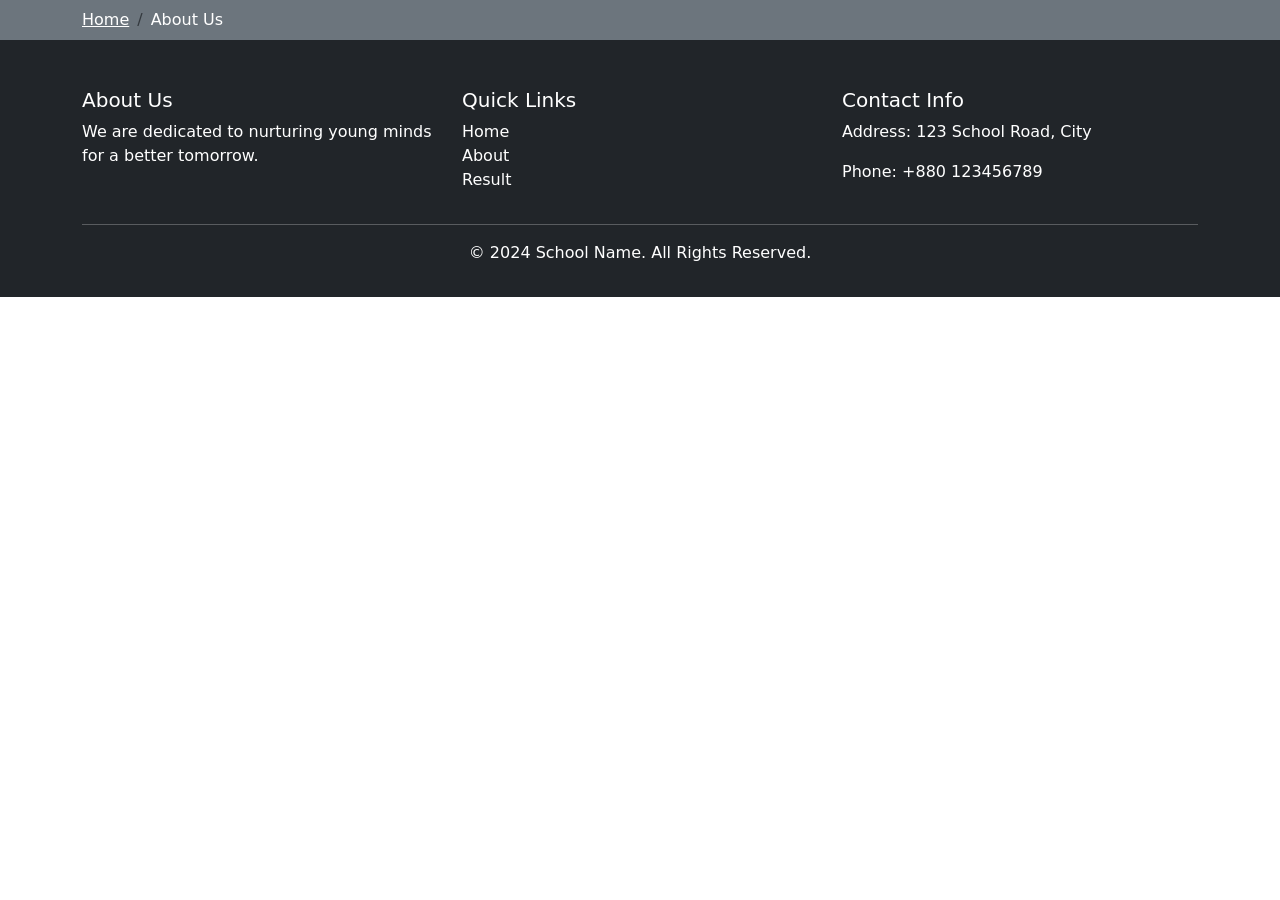
==== about.html @ 45df39f7 "school website" ====
<!DOCTYPE html>
<html lang="en">
<head>
    <meta charset="UTF-8">
    <meta name="viewport" content="width=device-width, initial-scale=1.0">
    <title>School Website - About</title>
    <!-- Bootstrap 5 CSS -->
    <link href="https://cdn.jsdelivr.net/npm/bootstrap@5.3.0/dist/css/bootstrap.min.css" rel="stylesheet">
    <!-- Custom CSS -->
    <link rel="stylesheet" href="style.css">
</head>
<body>

    <nav aria-label="breadcrumb" class="bg-secondary py-2">
        <div class="container">
            <ol class="breadcrumb mb-0">
                <li class="breadcrumb-item"><a href="index.html" class="text-white">Home</a></li>
                <li class="breadcrumb-item active text-white" aria-current="page">About Us
                </li>
            </ol>
        </div>
    </nav>

    <footer class="bg-dark text-white pt-5 pb-3">
        <div class="container">
            <div class="row">
                <div class="col-md-4">
                    <h5>About Us</h5>
                    <p>We are dedicated to nurturing young minds for a better tomorrow.</p>
                </div>
                <div class="col-md-4">
                    <h5>Quick Links</h5>
                    <ul class="list-unstyled">
                        <li><a href="index.html" class="text-white">Home</a></li>
                        <li><a href="about.html" class="text-white">About</a></li>
                        <li><a href="result.html" class="text-white">Result</a></li>
                    </ul>
                </div>
                <div class="col-md-4">
                    <h5>Contact Info</h5>
                    <p>Address: 123 School Road, City</p>
                    <p>Phone: +880 123456789</p>
                </div>
            </div>
            <hr>
            <!-- Footer Section -->
            <p class="text-center">© 2024 School Name. All Rights Reserved.</p>
        </div>
    </footer>

    <!-- Bootstrap JS -->
    <script src="https://cdn.jsdelivr.net/npm/bootstrap@5.3.0/dist/js/bootstrap.bundle.min.js"></script>
    <!-- Custom JS -->
    <script src="script.js"></script>
</body>
</html>
---- style.css ----
/* Navigation Hover Effect */
.navbar-nav .nav-link {
    transition: color 0.3s ease, transform 0.3s ease;
    padding: 10px 15px;
}

.navbar-nav .nav-link:hover {
    color: #0d6efd !important;
    background-color: transparent;
}

/* Interactive navigation */
.navbar .nav-link {
    position: relative;
    margin: 0 6px;
    font-weight: 500;
    transition: color 0.3s ease, transform 0.3s ease;
}

.navbar .nav-link::before {
    content: "";
    position: absolute;
    left: 50%;
    bottom: 3px;
    width: 0;
    height: 2px;
    background-color: #0d6efd;
    transform: translateX(-50%);
    transition: width 0.3s ease;
}

.navbar .nav-link:hover,
.navbar .nav-link.active {
    color: #0d6efd !important;
    transform: translateY(-2px);
}

.navbar .nav-link:hover::before,
.navbar .nav-link.active::before {
    width: 100%;
}

.navbar .dropdown-menu {
    animation: dropdownFade 0.25s ease;
}

@media (min-width: 992px) {
    .navbar .dropdown:hover > .dropdown-menu {
        display: block;
        margin-top: 0;
    }
}

.navbar .dropdown-item {
    transition: background-color 0.2s ease, padding-left 0.2s ease;
}

.navbar .dropdown-item:hover {
    background-color: #e9f2ff;
    color: #0d6efd;
    padding-left: 24px;
}

.navbar .btn-primary {
    transition: transform 0.2s ease, box-shadow 0.2s ease;
}

.navbar .btn-primary:hover {
    transform: translateY(-2px);
    box-shadow: 0 5px 12px rgba(13, 110, 253, 0.3);
}

@keyframes dropdownFade {
    from {
        opacity: 0;
        transform: translateY(8px);
    }

    to {
        opacity: 1;
        transform: translateY(0);
    }
}

/* General Styling */
section {
    padding: 60px 0;
}

.custom-carousel-img{
    height: 450px;           /* আপনার পছন্দমতো উচ্চতা */
    width: 100%;             /* পুরো চওড়া জুড়ে থাকবে */
    object-fit: cover;       /* ছবি যাতে চ্যাপ্টা বা নষ্ট না হয়ে সুন্দর দেখায় */
    object-position: center;
    
}

.history-section {
    background: #f7fbfc;
    padding: 90px 0;
    overflow: hidden;
}

.history-image-wrap {
    position: relative;
    max-width: 560px;
    margin: 0 auto;
}

.history-image-wrap::before {
    content: "";
    position: absolute;
    inset: 18px -18px -18px 18px;
    border: 2px solid #8bc7bd;
    z-index: 0;
}

.history-image {
    position: relative;
    z-index: 1;
    display: block;
    width: 100%;
    aspect-ratio: 4 / 3;
    object-fit: cover;
    box-shadow: 0 20px 40px rgba(22, 67, 80, 0.18);
    transition: transform 0.45s ease, box-shadow 0.45s ease;
}

.history-image-wrap:hover .history-image {
    transform: translate(8px, -8px);
    box-shadow: 0 28px 48px rgba(22, 67, 80, 0.24);
}

.history-year-badge {
    position: absolute;
    right: -12px;
    bottom: 24px;
    z-index: 2;
    display: grid;
    gap: 2px;
    min-width: 112px;
    padding: 14px 18px;
    color: #fff;
    background: #0d6efd;
    box-shadow: 0 10px 24px rgba(13, 110, 253, 0.28);
}

.history-year-badge strong {
    font-size: 1.5rem;
    line-height: 1;
}

.history-year-badge span,
.history-stats span {
    font-size: 0.78rem;
    letter-spacing: 0.04em;
}

.history-content {
    max-width: 540px;
}

.history-kicker {
    margin-bottom: 10px;
    color: #0d6efd;
    font-size: 0.8rem;
    font-weight: 700;
    letter-spacing: 0.16em;
    text-transform: uppercase;
}

.history-content h2 {
    margin-bottom: 20px;
    color: #173b45;
    font-size: 3.2rem;
    line-height: 1.1;
}

.history-content p {
    color: #547078;
    line-height: 1.8;
}

.history-content .history-intro {
    color: #234c57;
    font-size: 1.08rem;
}

.history-stats {
    display: flex;
    gap: 28px;
    margin: 28px 0;
    padding: 20px 0;
    border-top: 1px solid #cfe2e3;
    border-bottom: 1px solid #cfe2e3;
}

.history-stats div {
    display: grid;
    gap: 5px;
}

.history-stats strong {
    color: #0d6efd;
    font-size: 1.45rem;
}

.history-stats span {
    color: #547078;
}

.history-link {
    display: inline-flex;
    align-items: center;
    gap: 10px;
    color: #173b45;
    font-weight: 700;
    text-decoration: none;
    transition: color 0.3s ease, gap 0.3s ease;
}

.history-link:hover {
    gap: 16px;
    color: #0d6efd;
}

@media (max-width: 575.98px) {
    .history-section {
        padding: 65px 0;
    }

    .history-content h2 {
        font-size: 2.2rem;
    }

    .history-image-wrap::before {
        inset: 12px -8px -12px 8px;
    }

    .history-year-badge {
        right: -4px;
        bottom: 16px;
    }

    .history-stats {
        gap: 14px;
    }

    .history-stats span {
        font-size: 0.7rem;
    }
}

.academic-section {
    padding: 90px 0;
    background: #eef6f5;
}

.academic-heading {
    max-width: 620px;
    margin: 0 auto 42px;
    text-align: center;
}

.academic-kicker {
    margin-bottom: 10px;
    color: #0d6efd;
    font-size: 0.8rem;
    font-weight: 700;
    letter-spacing: 0.16em;
    text-transform: uppercase;
}

.academic-heading h2 {
    margin-bottom: 14px;
    color: #173b45;
    font-size: 2.7rem;
}

.academic-heading > p:last-child {
    margin-bottom: 0;
    color: #547078;
    line-height: 1.7;
}

.academic-card {
    position: relative;
    overflow: hidden;
    border: 0;
    border-top: 4px solid #0d6efd;
    border-radius: 0;
    background: #fff;
    box-shadow: 0 8px 24px rgba(22, 67, 80, 0.08);
    transition: transform 0.35s ease, box-shadow 0.35s ease;
}

.academic-section .col-md-4:nth-child(2) .academic-card {
    border-top-color: #e08a3e;
}

.academic-section .col-md-4:nth-child(3) .academic-card {
    border-top-color: #42a58c;
}

.academic-card:hover {
    transform: translateY(-10px);
    box-shadow: 0 18px 34px rgba(22, 67, 80, 0.16);
}

.academic-card .card-body {
    display: flex;
    flex-direction: column;
    min-height: 270px;
    padding: 30px;
}

.academic-card-top {
    display: flex;
    align-items: center;
    justify-content: space-between;
    margin-bottom: 28px;
}

.academic-number {
    color: #8aa4aa;
    font-size: 0.9rem;
    font-weight: 700;
    letter-spacing: 0.08em;
}

.academic-tag {
    padding: 5px 10px;
    color: #35706b;
    background: #e6f3ef;
    font-size: 0.72rem;
    font-weight: 700;
    letter-spacing: 0.08em;
    text-transform: uppercase;
}

.academic-card .card-title {
    margin-bottom: 12px;
    color: #173b45;
    font-size: 1.5rem;
}

.academic-card .card-text {
    margin-bottom: 24px;
    color: #647d82;
    line-height: 1.7;
}

.academic-card-link {
    display: inline-flex;
    align-items: center;
    gap: 9px;
    margin-top: auto;
    color: #0d6efd;
    font-size: 0.9rem;
    font-weight: 700;
    text-decoration: none;
    transition: gap 0.3s ease, color 0.3s ease;
}

.academic-card:hover .academic-card-link {
    gap: 15px;
    color: #173b45;
}

.notice-section {
    padding: 88px 0;
    background: #fff;
}

.notice-heading {
    display: flex;
    align-items: end;
    justify-content: space-between;
    gap: 24px;
    margin-bottom: 30px;
}

.notice-kicker {
    margin-bottom: 8px;
    color: #0d6efd;
    font-size: 0.8rem;
    font-weight: 700;
    letter-spacing: 0.16em;
    text-transform: uppercase;
}

.notice-heading h2 {
    margin: 0;
    color: #173b45;
    font-size: 2.7rem;
}

.notice-status {
    display: inline-flex;
    align-items: center;
    gap: 8px;
    padding: 8px 12px;
    color: #35706b;
    background: #e6f3ef;
    font-size: 0.8rem;
    font-weight: 700;
    white-space: nowrap;
    text-decoration: none;
    transition: color 0.3s ease, background-color 0.3s ease;
}

.notice-status:hover {
    color: #173b45;
    background: #d8ece7;
}

.notice-status span {
    width: 7px;
    height: 7px;
    border-radius: 50%;
    background: #42a58c;
    box-shadow: 0 0 0 4px rgba(66, 165, 140, 0.15);
}

.notice-list {
    overflow: hidden;
    border: 1px solid #dceaea;
    border-radius: 4px;
    box-shadow: 0 12px 30px rgba(22, 67, 80, 0.07);
}

.notice-item {
    display: flex;
    align-items: center;
    gap: 24px;
    padding: 22px 26px;
    color: inherit;
    border: 0;
    border-bottom: 1px solid #dceaea;
    transition: background-color 0.3s ease, padding-left 0.3s ease;
}

.notice-item:last-child {
    border-bottom: 0;
}

.notice-item:hover {
    padding-left: 34px;
    background: #f2f9f8;
}

.notice-date {
    display: grid;
    flex: 0 0 58px;
    justify-items: center;
    padding-right: 24px;
    border-right: 1px solid #dceaea;
    color: #0d6efd;
    line-height: 1;
}

.notice-date strong {
    font-size: 1.55rem;
}

.notice-date span {
    margin-top: 6px;
    color: #6b8589;
    font-size: 0.72rem;
    font-weight: 700;
    letter-spacing: 0.08em;
    text-transform: uppercase;
}

.notice-copy {
    display: grid;
    flex: 1;
    gap: 5px;
}

.notice-copy strong {
    color: #173b45;
    font-size: 1.05rem;
}

.notice-copy > span:last-child {
    color: #6b8589;
    font-size: 0.9rem;
}

.notice-label {
    width: fit-content;
    padding: 4px 8px;
    color: #35706b;
    background: #e6f3ef;
    font-size: 0.68rem;
    font-weight: 700;
    letter-spacing: 0.08em;
    text-transform: uppercase;
}

.notice-label-important {
    color: #a65735;
    background: #fff0e8;
}

.notice-arrow {
    color: #0d6efd;
    font-size: 1.35rem;
    opacity: 0.5;
    transform: translateX(0);
    transition: opacity 0.3s ease, transform 0.3s ease;
}

.notice-item:hover .notice-arrow {
    opacity: 1;
    transform: translateX(6px);
}

.notice-page {
    background: #f7fbfc;
}

.notice-hero {
    padding: 72px 0 52px;
    background: #173b45;
    color: #fff;
}

.notice-breadcrumb {
    margin-bottom: 24px;
    color: #a9d8cf;
    font-size: 0.85rem;
}

.notice-breadcrumb a {
    color: #fff;
    text-decoration: none;
}

.notice-hero h1 {
    margin-bottom: 12px;
    font-size: 3.2rem;
}

.notice-hero p {
    max-width: 580px;
    margin: 0;
    color: #d3e8e5;
    line-height: 1.7;
}

.notice-archive {
    padding: 56px 0 90px;
}

.notice-archive-heading {
    display: flex;
    align-items: center;
    justify-content: space-between;
    margin-bottom: 20px;
}

.notice-archive-heading h2 {
    margin: 0;
    color: #173b45;
    font-size: 1.7rem;
}

.notice-archive-heading span {
    color: #6b8589;
    font-size: 0.85rem;
}

.notice-archive-list {
    overflow: hidden;
    border: 1px solid #dceaea;
    border-radius: 4px;
    box-shadow: 0 12px 30px rgba(22, 67, 80, 0.07);
}

.notice-detail {
    background: #fff;
    border-bottom: 1px solid #dceaea;
}

.notice-detail:last-child {
    border-bottom: 0;
}

.notice-detail summary {
    display: grid;
    grid-template-columns: 90px 1fr 24px;
    align-items: center;
    gap: 24px;
    padding: 22px 26px;
    cursor: pointer;
    list-style: none;
    transition: background-color 0.3s ease, padding-left 0.3s ease;
}

.notice-detail summary::-webkit-details-marker {
    display: none;
}

.notice-detail summary:hover,
.notice-detail[open] summary {
    padding-left: 34px;
    background: #f2f9f8;
}

.notice-archive-date {
    color: #0d6efd;
    font-size: 0.85rem;
    font-weight: 700;
}

.notice-archive-title {
    color: #173b45;
    font-weight: 700;
}

.notice-detail summary::after {
    content: "+";
    color: #0d6efd;
    font-size: 1.35rem;
    font-weight: 400;
    text-align: center;
}

.notice-detail[open] summary::after {
    content: "-";
}

.notice-detail-content {
    padding: 0 74px 24px 140px;
    color: #6b8589;
    line-height: 1.7;
}

@media (max-width: 575.98px) {
    .notice-hero {
        padding: 52px 0 40px;
    }

    .notice-hero h1 {
        font-size: 2.3rem;
    }

    .notice-archive {
        padding: 42px 0 65px;
    }

    .notice-archive-heading {
        align-items: start;
        flex-direction: column;
        gap: 8px;
    }

    .notice-detail summary {
        grid-template-columns: 58px 1fr 18px;
        gap: 12px;
        padding: 18px 14px;
    }

    .notice-detail summary:hover,
    .notice-detail[open] summary {
        padding-left: 18px;
    }

    .notice-archive-title {
        font-size: 0.9rem;
    }

    .notice-detail-content {
        padding: 0 18px 20px 84px;
        font-size: 0.85rem;
    }
}

@media (max-width: 575.98px) {
    .notice-section {
        padding: 65px 0;
    }

    .notice-heading {
        align-items: start;
        flex-direction: column;
        gap: 16px;
    }

    .notice-heading h2 {
        font-size: 2.2rem;
    }

    .notice-item {
        align-items: start;
        gap: 14px;
        padding: 18px 14px;
    }

    .notice-item:hover {
        padding-left: 18px;
    }

    .notice-date {
        flex-basis: 48px;
        padding-right: 14px;
    }

    .notice-copy > span:last-child {
        font-size: 0.8rem;
    }
}

.card {
    transition: transform 0.3s;
}

.card:hover {
    transform: translateY(-10px);
    box-shadow: 0 10px 20px rgba(0,0,0,0.1);
}

footer a {
    text-decoration: none;
}

footer a:hover {
    text-decoration: underline;
}
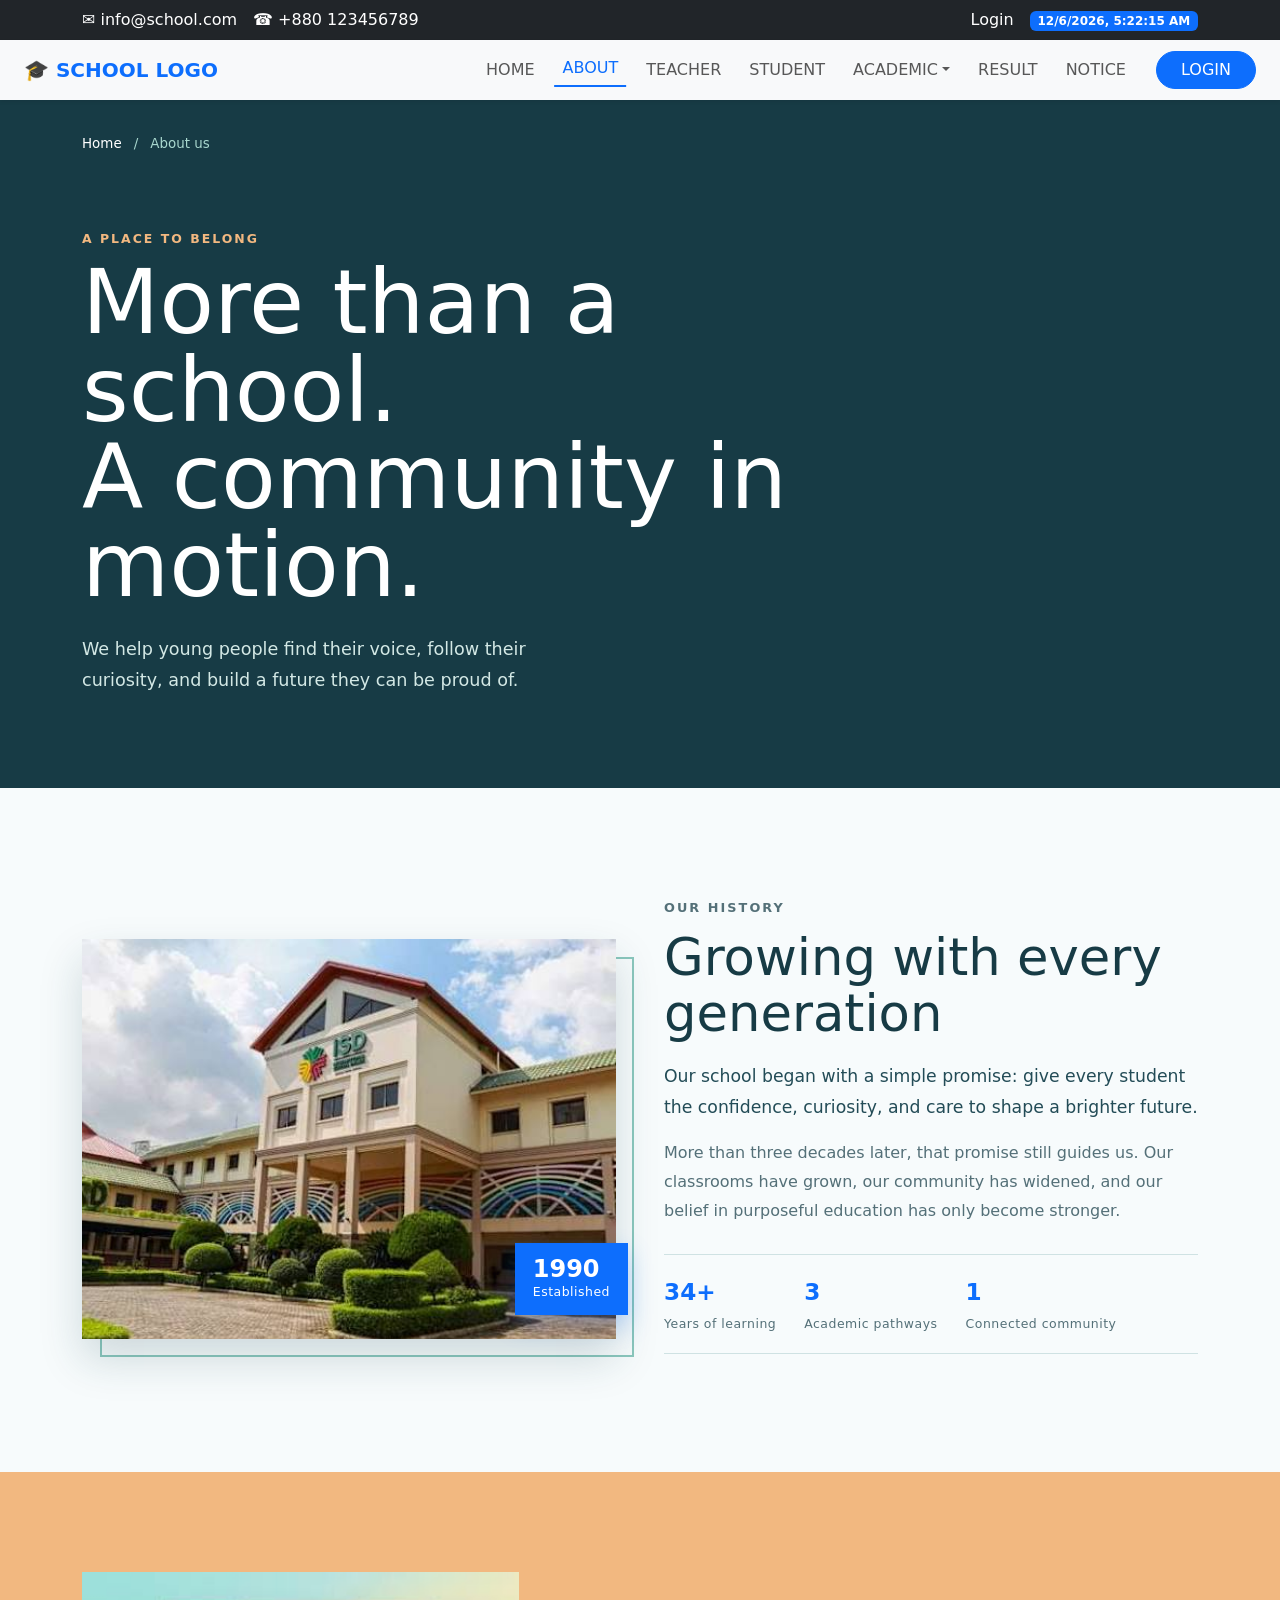
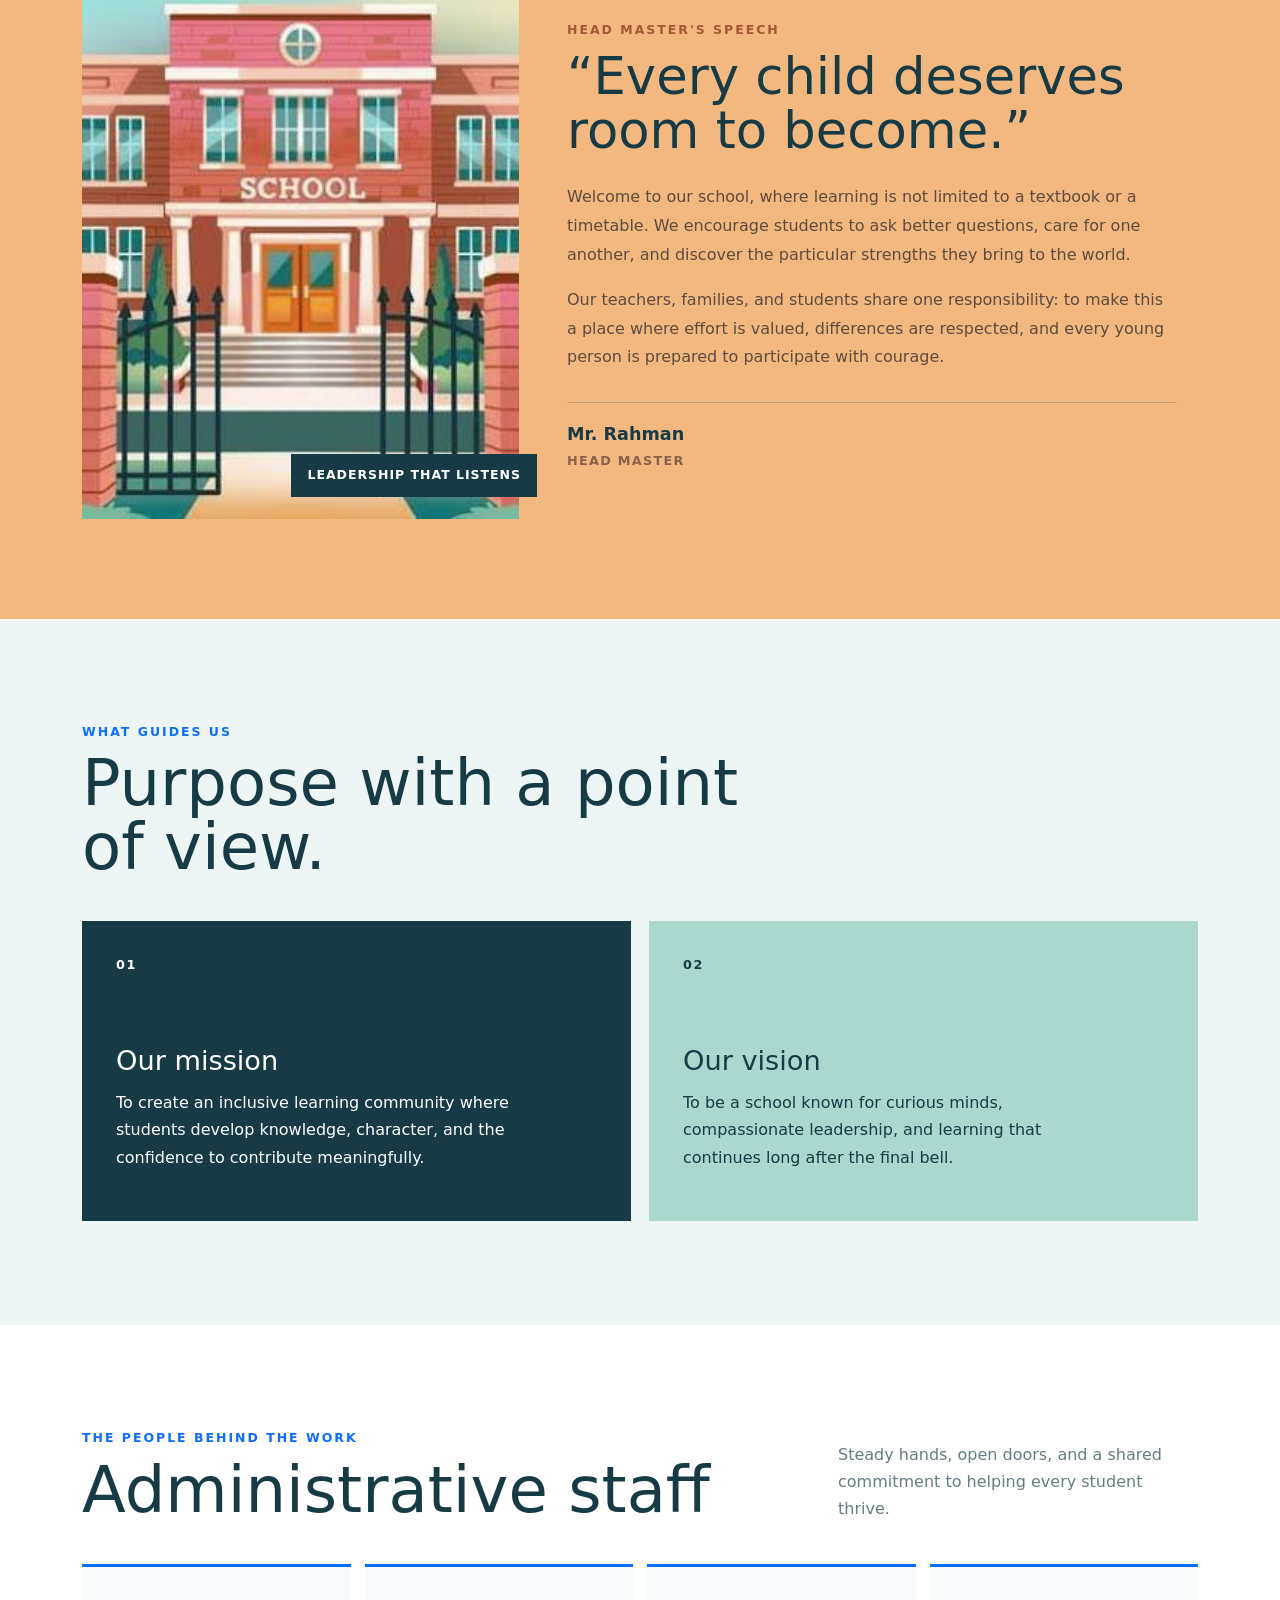
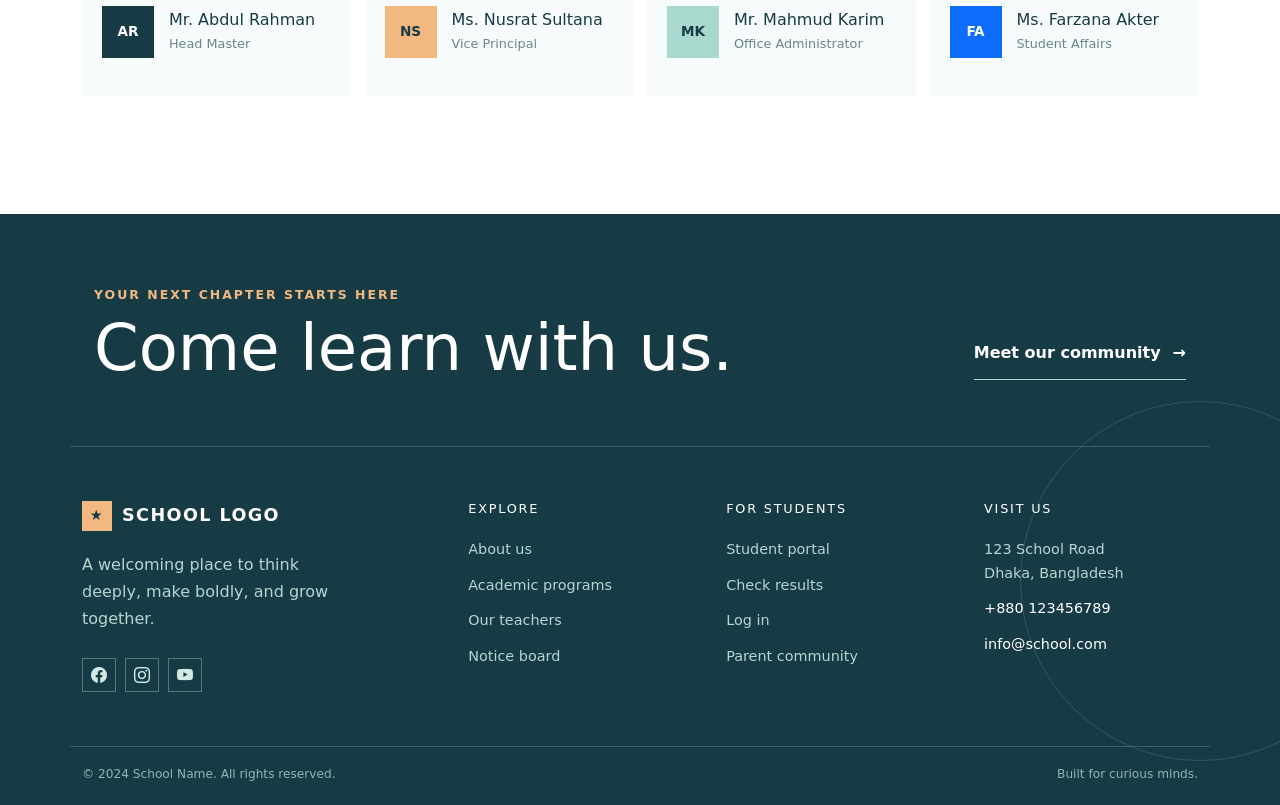
==== commit 967bbd02: "school" ====
--- a/about.html
+++ b/about.html
@@ -1,56 +1,330 @@
-<!DOCTYPE html>
+<!doctype html>
 <html lang="en">
-<head>
-    <meta charset="UTF-8">
-    <meta name="viewport" content="width=device-width, initial-scale=1.0">
+  <head>
+    <meta charset="UTF-8" />
+    <meta name="viewport" content="width=device-width, initial-scale=1.0" />
     <title>School Website - About</title>
     <!-- Bootstrap 5 CSS -->
-    <link href="https://cdn.jsdelivr.net/npm/bootstrap@5.3.0/dist/css/bootstrap.min.css" rel="stylesheet">
+    <link
+      href="https://cdn.jsdelivr.net/npm/bootstrap@5.3.0/dist/css/bootstrap.min.css"
+      rel="stylesheet"
+    />
     <!-- Custom CSS -->
-    <link rel="stylesheet" href="style.css">
-</head>
-<body>
-
-    <nav aria-label="breadcrumb" class="bg-secondary py-2">
+    <link rel="stylesheet" href="style.css" />
+    <link rel="stylesheet" href="responsive.css" />
+    <link
+      rel="stylesheet"
+      href="https://cdn.jsdelivr.net/npm/bootstrap-icons@1.11.3/font/bootstrap-icons.min.css"
+    />
+  </head>
+  <body>
+    <div class="bg-dark text-white py-2">
+      <div class="container d-flex justify-content-between align-items-center">
+        <div>
+          <span class="me-3">&#9993; info@school.com</span
+          ><span>&#9742; +880 123456789</span>
+        </div>
+        <div>
+          <a href="login.html" class="text-white text-decoration-none">Login</a
+          ><span id="current-time" class="ms-3 badge bg-primary"></span>
+        </div>
+      </div>
+    </div>
+
+    <nav
+      class="navbar navbar-expand-lg navbar-light bg-light sticky-top shadow-sm"
+    >
+      <div class="container-fluid px-4">
+        <a class="navbar-brand fw-bold text-primary" href="index.html"
+          >&#127891; SCHOOL LOGO</a
+        >
+        <button
+          class="navbar-toggler"
+          type="button"
+          data-bs-toggle="collapse"
+          data-bs-target="#navbarNav"
+          aria-controls="navbarNav"
+          aria-expanded="false"
+          aria-label="Toggle navigation"
+        >
+          <span class="navbar-toggler-icon"></span>
+        </button>
+        <div class="collapse navbar-collapse" id="navbarNav">
+          <ul class="navbar-nav ms-auto align-items-lg-center text-uppercase">
+            <li class="nav-item">
+              <a class="nav-link" href="index.html">Home</a>
+            </li>
+            <li class="nav-item">
+              <a class="nav-link active" aria-current="page" href="about.html"
+                >About</a
+              >
+            </li>
+            <li class="nav-item">
+              <a class="nav-link" href="teacher.html">Teacher</a>
+            </li>
+            <li class="nav-item">
+              <a class="nav-link" href="student.html">Student</a>
+            </li>
+            <li class="nav-item dropdown">
+              <a class="nav-link dropdown-toggle" href="academic.html"
+                >Academic</a
+              >
+              <ul class="dropdown-menu dropdown-menu-end shadow border-0">
+                <li>
+                  <a class="dropdown-item" href="academic.html"
+                    >Academic Programs</a
+                  >
+                </li>
+                <li>
+                  <a class="dropdown-item" href="academic.html#science"
+                    >Science</a
+                  >
+                </li>
+                <li>
+                  <a class="dropdown-item" href="academic.html#arts">Arts</a>
+                </li>
+                <li>
+                  <a class="dropdown-item" href="academic.html#commerce"
+                    >Commerce</a
+                  >
+                </li>
+              </ul>
+            </li>
+            <li class="nav-item">
+              <a class="nav-link" href="result.html">Result</a>
+            </li>
+            <li class="nav-item">
+              <a class="nav-link" href="notice.html">Notice</a>
+            </li>
+            <li class="nav-item ms-lg-3">
+              <a class="btn btn-primary rounded-pill px-4" href="login.html"
+                >Login</a
+              >
+            </li>
+          </ul>
+        </div>
+      </div>
+    </nav>
+
+    <header class="about-hero">
+      <div class="container">
+        <nav aria-label="breadcrumb" class="about-breadcrumb">
+          <a href="index.html">Home</a><span aria-hidden="true">/</span
+          ><span>About us</span>
+        </nav>
+        <p class="about-kicker">A place to belong</p>
+        <h1>More than a school.<br />A community in motion.</h1>
+        <p>
+          We help young people find their voice, follow their curiosity, and
+          build a future they can be proud of.
+        </p>
+      </div>
+    </header>
+
+    <main>
+      <section class="history-section about-history">
         <div class="container">
-            <ol class="breadcrumb mb-0">
-                <li class="breadcrumb-item"><a href="index.html" class="text-white">Home</a></li>
-                <li class="breadcrumb-item active text-white" aria-current="page">About Us
-                </li>
-            </ol>
-        </div>
-    </nav>
-
-    <footer class="bg-dark text-white pt-5 pb-3">
+          <div class="row align-items-center g-5">
+            <div class="col-lg-6">
+              <div class="history-image-wrap">
+                <img
+                  src="school_image1.jpeg"
+                  class="history-image"
+                  alt="Students and teachers on the school campus"
+                />
+                <div class="history-year-badge">
+                  <strong>1990</strong><span>Established</span>
+                </div>
+              </div>
+            </div>
+            <div class="col-lg-6">
+              <div class="history-content">
+                <p class="history-kicker">Our history</p>
+                <h2>Growing with every generation</h2>
+                <p class="history-intro">
+                  Our school began with a simple promise: give every student the
+                  confidence, curiosity, and care to shape a brighter future.
+                </p>
+                <p>
+                  More than three decades later, that promise still guides us.
+                  Our classrooms have grown, our community has widened, and our
+                  belief in purposeful education has only become stronger.
+                </p>
+                <div class="history-stats">
+                  <div><strong>34+</strong><span>Years of learning</span></div>
+                  <div><strong>3</strong><span>Academic pathways</span></div>
+                  <div><strong>1</strong><span>Connected community</span></div>
+                </div>
+              </div>
+            </div>
+          </div>
+        </div>
+      </section>
+
+      <section class="headmaster-section">
         <div class="container">
-            <div class="row">
-                <div class="col-md-4">
-                    <h5>About Us</h5>
-                    <p>We are dedicated to nurturing young minds for a better tomorrow.</p>
+          <div class="row align-items-center g-5">
+            <div class="col-lg-5">
+              <div class="headmaster-portrait">
+                <img
+                  src="school_image2.jpeg"
+                  alt="The school head master speaking to students"
+                /><span>Leadership that listens</span>
+              </div>
+            </div>
+            <div class="col-lg-7">
+              <div class="headmaster-copy">
+                <p class="about-kicker">Head master's speech</p>
+                <h2>“Every child deserves room to become.”</h2>
+                <p>
+                  Welcome to our school, where learning is not limited to a
+                  textbook or a timetable. We encourage students to ask better
+                  questions, care for one another, and discover the particular
+                  strengths they bring to the world.
+                </p>
+                <p>
+                  Our teachers, families, and students share one responsibility:
+                  to make this a place where effort is valued, differences are
+                  respected, and every young person is prepared to participate
+                  with courage.
+                </p>
+                <div class="headmaster-signature">
+                  <strong>Mr. Rahman</strong><span>Head Master</span>
                 </div>
-                <div class="col-md-4">
-                    <h5>Quick Links</h5>
-                    <ul class="list-unstyled">
-                        <li><a href="index.html" class="text-white">Home</a></li>
-                        <li><a href="about.html" class="text-white">About</a></li>
-                        <li><a href="result.html" class="text-white">Result</a></li>
-                    </ul>
-                </div>
-                <div class="col-md-4">
-                    <h5>Contact Info</h5>
-                    <p>Address: 123 School Road, City</p>
-                    <p>Phone: +880 123456789</p>
-                </div>
-            </div>
-            <hr>
-            <!-- Footer Section -->
-            <p class="text-center">© 2024 School Name. All Rights Reserved.</p>
-        </div>
+              </div>
+            </div>
+          </div>
+        </div>
+      </section>
+
+      <section class="mission-section">
+        <div class="container">
+          <div class="section-heading">
+            <p class="about-kicker">What guides us</p>
+            <h2>Purpose with a point of view.</h2>
+          </div>
+          <div class="mission-grid">
+            <article class="mission-card mission-card-primary">
+              <span class="mission-number">01</span>
+              <h3>Our mission</h3>
+              <p>
+                To create an inclusive learning community where students develop
+                knowledge, character, and the confidence to contribute
+                meaningfully.
+              </p>
+            </article>
+            <article class="mission-card mission-card-accent">
+              <span class="mission-number">02</span>
+              <h3>Our vision</h3>
+              <p>
+                To be a school known for curious minds, compassionate
+                leadership, and learning that continues long after the final
+                bell.
+              </p>
+            </article>
+          </div>
+        </div>
+      </section>
+
+      <section class="admin-section">
+        <div class="container">
+          <div class="section-heading admin-heading">
+            <div>
+              <p class="about-kicker">The people behind the work</p>
+              <h2>Administrative staff</h2>
+            </div>
+            <p>
+              Steady hands, open doors, and a shared commitment to helping every
+              student thrive.
+            </p>
+          </div>
+          <div class="admin-grid">
+            <article class="admin-card">
+              <div class="admin-avatar">AR</div>
+              <div>
+                <h3>Mr. Abdul Rahman</h3>
+                <p>Head Master</p>
+              </div>
+            </article>
+            <article class="admin-card">
+              <div class="admin-avatar admin-avatar-warm">NS</div>
+              <div>
+                <h3>Ms. Nusrat Sultana</h3>
+                <p>Vice Principal</p>
+              </div>
+            </article>
+            <article class="admin-card">
+              <div class="admin-avatar admin-avatar-green">MK</div>
+              <div>
+                <h3>Mr. Mahmud Karim</h3>
+                <p>Office Administrator</p>
+              </div>
+            </article>
+            <article class="admin-card">
+              <div class="admin-avatar admin-avatar-blue">FA</div>
+              <div>
+                <h3>Ms. Farzana Akter</h3>
+                <p>Student Affairs</p>
+              </div>
+            </article>
+          </div>
+        </div>
+      </section>
+    </main>
+
+    <footer class="site-footer">
+      <div class="footer-cta">
+        <div>
+          <p class="footer-kicker">Your next chapter starts here</p>
+          <h2>Come learn with us.</h2>
+        </div>
+        <a class="footer-cta-link" href="about.html"
+          >Meet our community <span aria-hidden="true">&#8594;</span></a
+        >
+      </div>
+      <div class="container footer-main">
+        <div class="footer-intro">
+          <a class="footer-brand" href="index.html"
+            ><span aria-hidden="true">&#9733;</span> SCHOOL LOGO</a
+          >
+          <p>
+            A welcoming place to think deeply, make boldly, and grow together.
+          </p>
+          <div class="footer-socials" aria-label="Social media links">
+            <a href="#facebook" aria-label="Facebook"><i class="bi bi-facebook" aria-hidden="true"></i></a>
+            <a href="#instagram" aria-label="Instagram"><i class="bi bi-instagram" aria-hidden="true"></i></a>
+            <a href="#youtube" aria-label="YouTube"><i class="bi bi-youtube" aria-hidden="true"></i></a>
+          </div>
+        </div>
+        <div class="footer-column">
+          <h3>Explore</h3>
+          <a href="about.html">About us</a
+          ><a href="academic.html">Academic programs</a
+          ><a href="teacher.html">Our teachers</a
+          ><a href="notice.html">Notice board</a>
+        </div>
+        <div class="footer-column">
+          <h3>For students</h3>
+          <a href="student.html">Student portal</a
+          ><a href="result.html">Check results</a><a href="login.html">Log in</a
+          ><a href="notice.html#parent-meeting">Parent community</a>
+        </div>
+        <div class="footer-column footer-contact">
+          <h3>Visit us</h3>
+          <p>123 School Road<br />Dhaka, Bangladesh</p>
+          <a href="tel:+880123456789">+880 123456789</a
+          ><a href="mailto:info@school.com">info@school.com</a>
+        </div>
+      </div>
+      <div class="container footer-bottom">
+        <span>&copy; 2024 School Name. All rights reserved.</span
+        ><span>Built for curious minds.</span>
+      </div>
     </footer>
 
     <!-- Bootstrap JS -->
     <script src="https://cdn.jsdelivr.net/npm/bootstrap@5.3.0/dist/js/bootstrap.bundle.min.js"></script>
     <!-- Custom JS -->
     <script src="script.js"></script>
-</body>
-</html>+  </body>
+</html>
--- a/style.css
+++ b/style.css
@@ -722,10 +722,1829 @@
     box-shadow: 0 10px 20px rgba(0,0,0,0.1);
 }
 
-footer a {
+.site-footer {
+    position: relative;
+    overflow: hidden;
+    color: #eaf6f3;
+    background: #173b45;
+}
+
+.site-footer::after {
+    content: "";
+    position: absolute;
+    right: -100px;
+    bottom: 44px;
+    width: 360px;
+    height: 360px;
+    border: 1px solid rgba(169, 216, 207, 0.18);
+    border-radius: 50%;
+    pointer-events: none;
+}
+
+.footer-cta {
+    display: flex;
+    align-items: end;
+    justify-content: space-between;
+    gap: 28px;
+    max-width: 1140px;
+    margin: 0 auto;
+    padding: 72px 24px 66px;
+    border-bottom: 1px solid rgba(211, 232, 229, 0.2);
+}
+
+.footer-kicker {
+    margin: 0 0 12px;
+    color: #f2b880;
+    font-size: 0.78rem;
+    font-weight: 700;
+    letter-spacing: 0.16em;
+    text-transform: uppercase;
+}
+
+.footer-cta h2 {
+    margin: 0;
+    color: #fff;
+    font-size: clamp(2.5rem, 5vw, 4.6rem);
+    line-height: 0.98;
+}
+
+.footer-cta-link {
+    display: inline-flex;
+    align-items: center;
+    gap: 12px;
+    padding: 14px 0;
+    color: #fff;
+    border-bottom: 1px solid #a9d8cf;
+    font-weight: 700;
     text-decoration: none;
-}
-
-footer a:hover {
-    text-decoration: underline;
+    white-space: nowrap;
+    transition: gap 0.3s ease, color 0.3s ease;
+}
+
+.footer-cta-link:hover {
+    gap: 18px;
+    color: #f2b880;
+}
+
+.footer-main {
+    position: relative;
+    z-index: 1;
+    display: grid;
+    grid-template-columns: 1.6fr repeat(3, 1fr);
+    gap: 44px;
+    padding-top: 54px;
+    padding-bottom: 54px;
+}
+
+.footer-brand {
+    display: inline-flex;
+    align-items: center;
+    gap: 10px;
+    color: #fff;
+    font-size: 1.1rem;
+    font-weight: 800;
+    letter-spacing: 0.08em;
+    text-decoration: none;
+}
+
+.footer-brand span {
+    display: grid;
+    width: 30px;
+    height: 30px;
+    place-items: center;
+    color: #173b45;
+    background: #f2b880;
+    font-size: 0.9rem;
+}
+
+.footer-intro p {
+    max-width: 250px;
+    margin: 20px 0 26px;
+    color: #b9d4d1;
+    line-height: 1.7;
+}
+
+.footer-socials {
+    display: flex;
+    gap: 9px;
+}
+
+.footer-socials a {
+    display: grid;
+    width: 34px;
+    height: 34px;
+    place-items: center;
+    color: #d3e8e5;
+    border: 1px solid rgba(211, 232, 229, 0.35);
+    font-size: 0.72rem;
+    font-weight: 700;
+    text-decoration: none;
+    transition: color 0.2s ease, background-color 0.2s ease;
+}
+
+.footer-socials a:hover {
+    color: #173b45;
+    background: #f2b880;
+}
+
+.footer-socials i {
+    font-size: 1rem;
+    line-height: 1;
+}
+
+.footer-column {
+    display: grid;
+    align-content: start;
+    gap: 12px;
+}
+
+.footer-column h3 {
+    margin: 0 0 10px;
+    color: #fff;
+    font-size: 0.8rem;
+    letter-spacing: 0.14em;
+    text-transform: uppercase;
+}
+
+.footer-column a,
+.footer-column p {
+    margin: 0;
+    color: #b9d4d1;
+    font-size: 0.9rem;
+    line-height: 1.65;
+    text-decoration: none;
+    transition: color 0.2s ease;
+}
+
+.footer-column a:hover {
+    color: #f2b880;
+}
+
+.footer-contact a {
+    color: #fff;
+}
+
+.footer-bottom {
+    position: relative;
+    z-index: 1;
+    display: flex;
+    justify-content: space-between;
+    gap: 20px;
+    padding-top: 18px;
+    padding-bottom: 22px;
+    color: #8fb7b3;
+    border-top: 1px solid rgba(211, 232, 229, 0.2);
+    font-size: 0.76rem;
+}
+
+@media (max-width: 767.98px) {
+    .footer-cta {
+        align-items: start;
+        flex-direction: column;
+        padding-top: 56px;
+        padding-bottom: 48px;
+    }
+
+    .footer-main {
+        grid-template-columns: repeat(2, 1fr);
+        gap: 38px 24px;
+    }
+
+    .footer-intro {
+        grid-column: 1 / -1;
+    }
+}
+
+@media (max-width: 420px) {
+    .footer-main {
+        grid-template-columns: 1fr 1fr;
+    }
+
+    .footer-bottom {
+        align-items: start;
+        flex-direction: column;
+        gap: 7px;
+    }
+}
+
+.about-hero {
+    padding: 34px 0 92px;
+    color: #fff;
+    background: #173b45;
+}
+
+.about-hero .container {
+    position: relative;
+}
+
+.about-breadcrumb {
+    display: flex;
+    gap: 12px;
+    margin-bottom: 76px;
+    color: #a9d8cf;
+    font-size: 0.84rem;
+}
+
+.about-breadcrumb a {
+    color: #fff;
+    text-decoration: none;
+}
+
+.about-kicker {
+    margin-bottom: 10px;
+    color: #0d6efd;
+    font-size: 0.78rem;
+    font-weight: 700;
+    letter-spacing: 0.16em;
+    text-transform: uppercase;
+}
+
+.about-hero .about-kicker {
+    color: #f2b880;
+}
+
+.about-hero h1 {
+    max-width: 760px;
+    margin-bottom: 24px;
+    font-size: clamp(3rem, 7vw, 6.8rem);
+    line-height: 0.98;
+}
+
+.about-hero > .container > p:last-child {
+    max-width: 520px;
+    margin: 0;
+    color: #d3e8e5;
+    font-size: 1.1rem;
+    line-height: 1.75;
+}
+
+.about-history {
+    padding-top: 108px;
+}
+
+.headmaster-section {
+    padding: 100px 0;
+    background: #f2b880;
+}
+
+.headmaster-portrait {
+    position: relative;
+    max-width: 460px;
+    margin: 0 auto;
+}
+
+.headmaster-portrait img {
+    display: block;
+    width: 100%;
+    aspect-ratio: 4 / 5;
+    object-fit: cover;
+    filter: saturate(0.82);
+}
+
+.headmaster-portrait span {
+    position: absolute;
+    right: -18px;
+    bottom: 22px;
+    padding: 12px 16px;
+    color: #fff;
+    background: #173b45;
+    font-size: 0.78rem;
+    font-weight: 700;
+    letter-spacing: 0.08em;
+    text-transform: uppercase;
+}
+
+.headmaster-copy {
+    max-width: 610px;
+}
+
+.headmaster-copy .about-kicker {
+    color: #a65735;
+}
+
+.headmaster-copy h2 {
+    margin-bottom: 26px;
+    color: #173b45;
+    font-size: clamp(2.3rem, 4vw, 4.4rem);
+    line-height: 1.05;
+}
+
+.headmaster-copy p:not(.about-kicker) {
+    color: #5f4b3d;
+    line-height: 1.8;
+}
+
+.headmaster-signature {
+    display: grid;
+    gap: 3px;
+    margin-top: 30px;
+    padding-top: 18px;
+    border-top: 1px solid rgba(23, 59, 69, 0.2);
+}
+
+.headmaster-signature strong {
+    color: #173b45;
+    font-size: 1.1rem;
+}
+
+.headmaster-signature span {
+    color: #8c6049;
+    font-size: 0.8rem;
+    font-weight: 700;
+    letter-spacing: 0.1em;
+    text-transform: uppercase;
+}
+
+.mission-section {
+    padding: 104px 0;
+    background: #eef6f5;
+}
+
+.section-heading {
+    max-width: 660px;
+    margin-bottom: 42px;
+}
+
+.section-heading h2 {
+    margin: 0;
+    color: #173b45;
+    font-size: clamp(2.4rem, 5vw, 4.2rem);
+    line-height: 1;
+}
+
+.mission-grid {
+    display: grid;
+    grid-template-columns: 1fr 1fr;
+    gap: 18px;
+}
+
+.mission-card {
+    min-height: 300px;
+    padding: 34px;
+}
+
+.mission-card-primary {
+    color: #fff;
+    background: #173b45;
+}
+
+.mission-card-accent {
+    color: #173b45;
+    background: #a9d8cf;
+}
+
+.mission-number {
+    display: block;
+    margin-bottom: 70px;
+    font-size: 0.8rem;
+    font-weight: 700;
+    letter-spacing: 0.12em;
+}
+
+.mission-card h3 {
+    margin-bottom: 12px;
+    font-size: 1.7rem;
+}
+
+.mission-card p {
+    max-width: 440px;
+    margin: 0;
+    line-height: 1.7;
+}
+
+.admin-section {
+    padding: 104px 0 118px;
+    background: #fff;
+}
+
+.admin-heading {
+    display: flex;
+    align-items: end;
+    justify-content: space-between;
+    gap: 28px;
+    max-width: none;
+}
+
+.admin-heading > p {
+    max-width: 360px;
+    margin: 0;
+    color: #647d82;
+    line-height: 1.7;
+}
+
+.admin-grid {
+    display: grid;
+    grid-template-columns: repeat(4, 1fr);
+    gap: 14px;
+}
+
+.admin-card {
+    display: flex;
+    align-items: center;
+    gap: 15px;
+    min-height: 132px;
+    padding: 20px;
+    border-top: 3px solid #0d6efd;
+    background: #f7fbfc;
+}
+
+.admin-avatar {
+    display: grid;
+    flex: 0 0 52px;
+    width: 52px;
+    height: 52px;
+    place-items: center;
+    color: #fff;
+    background: #173b45;
+    font-size: 0.85rem;
+    font-weight: 800;
+}
+
+.admin-avatar-warm {
+    color: #173b45;
+    background: #f2b880;
+}
+
+.admin-avatar-green {
+    color: #173b45;
+    background: #a9d8cf;
+}
+
+.admin-avatar-blue {
+    background: #0d6efd;
+}
+
+.admin-card h3 {
+    margin-bottom: 5px;
+    color: #173b45;
+    font-size: 1rem;
+}
+
+.admin-card p {
+    margin: 0;
+    color: #6b8589;
+    font-size: 0.8rem;
+}
+
+@media (max-width: 767.98px) {
+    .about-hero {
+        padding-bottom: 68px;
+    }
+
+    .about-breadcrumb {
+        margin-bottom: 54px;
+    }
+
+    .about-history,
+    .headmaster-section,
+    .mission-section,
+    .admin-section {
+        padding: 70px 0;
+    }
+
+    .headmaster-portrait span {
+        right: -4px;
+    }
+
+    .mission-grid,
+    .admin-grid {
+        grid-template-columns: 1fr;
+    }
+
+    .mission-card {
+        min-height: 260px;
+    }
+
+    .mission-number {
+        margin-bottom: 48px;
+    }
+
+    .admin-heading {
+        align-items: start;
+        flex-direction: column;
+    }
+}
+
+.teacher-hero {
+    padding: 34px 0 92px;
+    color: #fff;
+    background: #35706b;
+}
+
+.teacher-hero .about-breadcrumb {
+    margin-bottom: 76px;
+}
+
+.teacher-hero .about-kicker {
+    color: #f2b880;
+}
+
+.teacher-hero h1 {
+    max-width: 740px;
+    margin-bottom: 24px;
+    font-size: clamp(3rem, 7vw, 6.5rem);
+    line-height: 0.98;
+}
+
+.teacher-hero > .container > p:last-child {
+    max-width: 510px;
+    margin: 0;
+    color: #d8ece7;
+    font-size: 1.1rem;
+    line-height: 1.75;
+}
+
+.teacher-page {
+    background: #f7fbfc;
+}
+
+.teacher-section {
+    padding: 92px 0;
+}
+
+.teacher-section-tint {
+    background: #eef6f5;
+}
+
+.teacher-section-heading {
+    display: flex;
+    align-items: end;
+    justify-content: space-between;
+    gap: 24px;
+    margin-bottom: 34px;
+}
+
+.teacher-section-heading h2 {
+    margin: 0;
+    color: #173b45;
+    font-size: clamp(2.4rem, 5vw, 4.1rem);
+    line-height: 1;
+}
+
+.teacher-section-heading > span {
+    color: #8aa4aa;
+    font-size: 0.8rem;
+    font-weight: 700;
+    letter-spacing: 0.12em;
+}
+
+.teacher-card {
+    overflow: hidden;
+    border: 0;
+    border-radius: 0;
+    background: #fff;
+    box-shadow: 0 10px 28px rgba(22, 67, 80, 0.08);
+    transition: transform 0.35s ease, box-shadow 0.35s ease;
+}
+
+.teacher-card:hover {
+    transform: translateY(-8px);
+    box-shadow: 0 18px 36px rgba(22, 67, 80, 0.16);
+}
+
+.teacher-card .card-img-top {
+    height: 230px;
+    object-fit: cover;
+    filter: saturate(0.82);
+    transition: transform 0.45s ease;
+}
+
+.teacher-card .teacher-avatar-image {
+    object-position: center top;
+    background: #d8ece7;
+}
+
+.teacher-card:hover .card-img-top {
+    transform: scale(1.04);
+}
+
+.teacher-card .card-body {
+    display: flex;
+    flex-direction: column;
+    min-height: 190px;
+    padding: 24px;
+}
+
+.teacher-subject {
+    margin-bottom: 12px;
+    color: #0d6efd;
+    font-size: 0.72rem;
+    font-weight: 700;
+    letter-spacing: 0.13em;
+    text-transform: uppercase;
+}
+
+.teacher-card .card-title {
+    margin-bottom: 6px;
+    color: #173b45;
+    font-size: 1.35rem;
+}
+
+.teacher-card .card-text {
+    margin-bottom: 20px;
+    color: #6b8589;
+}
+
+.teacher-card-link {
+    display: inline-flex;
+    align-items: center;
+    gap: 9px;
+    margin-top: auto;
+    color: #173b45;
+    font-size: 0.85rem;
+    font-weight: 700;
+    text-decoration: none;
+    transition: gap 0.3s ease, color 0.3s ease;
+}
+
+.teacher-card-link:hover {
+    gap: 15px;
+    color: #0d6efd;
+}
+
+@media (max-width: 767.98px) {
+    .teacher-hero {
+        padding-bottom: 68px;
+    }
+
+    .teacher-hero .about-breadcrumb {
+        margin-bottom: 54px;
+    }
+
+    .teacher-section {
+        padding: 70px 0;
+    }
+
+    .teacher-section-heading {
+        align-items: start;
+        flex-direction: column;
+        gap: 14px;
+    }
+}
+
+.student-hero {
+    padding: 34px 0 92px;
+    color: #fff;
+    background: #a65735;
+}
+
+.student-hero .about-breadcrumb {
+    margin-bottom: 76px;
+}
+
+.student-hero .about-kicker {
+    color: #f8d5b2;
+}
+
+.student-hero h1 {
+    max-width: 740px;
+    margin-bottom: 24px;
+    font-size: clamp(3rem, 7vw, 6.5rem);
+    line-height: 0.98;
+}
+
+.student-hero > .container > p:last-child {
+    max-width: 510px;
+    margin: 0;
+    color: #f9e2d2;
+    font-size: 1.1rem;
+    line-height: 1.75;
+}
+
+.student-page {
+    background: #f7fbfc;
+}
+
+.best-result-section,
+.student-list-section,
+.feedback-section {
+    padding: 96px 0;
+}
+
+.student-list-section {
+    background: #eef6f5;
+}
+
+.feedback-section {
+    background: #173b45;
+}
+
+.student-section-heading {
+    display: flex;
+    align-items: end;
+    justify-content: space-between;
+    gap: 24px;
+    margin-bottom: 36px;
+}
+
+.student-section-heading h2 {
+    margin: 0;
+    color: #173b45;
+    font-size: clamp(2.4rem, 5vw, 4.1rem);
+    line-height: 1;
+}
+
+.student-section-heading > span {
+    color: #8aa4aa;
+    font-size: 0.82rem;
+}
+
+.student-outline-link {
+    display: inline-flex;
+    align-items: center;
+    gap: 10px;
+    padding-bottom: 8px;
+    color: #173b45;
+    border-bottom: 1px solid #0d6efd;
+    font-size: 0.85rem;
+    font-weight: 700;
+    text-decoration: none;
+    transition: gap 0.3s ease, color 0.3s ease;
+}
+
+.student-outline-link:hover {
+    gap: 16px;
+    color: #0d6efd;
+}
+
+.result-list {
+    border-top: 2px solid #173b45;
+}
+
+.result-student {
+    display: grid;
+    grid-template-columns: 42px 56px 1fr auto auto;
+    align-items: center;
+    gap: 22px;
+    padding: 20px 0;
+    border-bottom: 1px solid #dceaea;
+}
+
+.result-student-top {
+    padding-top: 24px;
+}
+
+.result-rank {
+    color: #8aa4aa;
+    font-size: 0.85rem;
+    font-weight: 700;
+}
+
+.result-avatar {
+    display: grid;
+    width: 56px;
+    height: 56px;
+    place-items: center;
+    color: #fff;
+    background: #173b45;
+    font-size: 0.9rem;
+    font-weight: 800;
+}
+
+.result-avatar-warm {
+    color: #173b45;
+    background: #f2b880;
+}
+
+.result-avatar-green {
+    color: #173b45;
+    background: #a9d8cf;
+}
+
+.result-name h3 {
+    margin: 0 0 5px;
+    color: #173b45;
+    font-size: 1.08rem;
+}
+
+.result-name p {
+    margin: 0;
+    color: #6b8589;
+    font-size: 0.82rem;
+}
+
+.result-student > strong {
+    color: #0d6efd;
+    font-size: 1.5rem;
+}
+
+.result-student > strong small {
+    font-size: 0.8rem;
+}
+
+.result-label {
+    min-width: 100px;
+    color: #35706b;
+    font-size: 0.72rem;
+    font-weight: 700;
+    letter-spacing: 0.08em;
+    text-align: right;
+    text-transform: uppercase;
+}
+
+.student-card {
+    overflow: hidden;
+    border: 0;
+    border-radius: 0;
+    background: #fff;
+    box-shadow: 0 10px 28px rgba(22, 67, 80, 0.08);
+    transition: transform 0.35s ease, box-shadow 0.35s ease;
+}
+
+.student-card:hover {
+    transform: translateY(-8px);
+    box-shadow: 0 18px 36px rgba(22, 67, 80, 0.16);
+}
+
+.student-card .card-img-top {
+    height: 230px;
+    object-fit: cover;
+    object-position: center top;
+    filter: saturate(0.82);
+}
+
+.student-card .card-body {
+    display: flex;
+    flex-direction: column;
+    min-height: 195px;
+    padding: 24px;
+}
+
+.student-card-tag {
+    margin-bottom: 12px;
+    color: #0d6efd;
+    font-size: 0.72rem;
+    font-weight: 700;
+    letter-spacing: 0.13em;
+    text-transform: uppercase;
+}
+
+.student-card .card-title {
+    margin-bottom: 7px;
+    color: #173b45;
+    font-size: 1.35rem;
+}
+
+.student-card .card-text {
+    margin-bottom: 20px;
+    color: #6b8589;
+    line-height: 1.65;
+}
+
+.student-card-link {
+    display: inline-flex;
+    align-items: center;
+    gap: 9px;
+    margin-top: auto;
+    color: #173b45;
+    font-size: 0.85rem;
+    font-weight: 700;
+    text-decoration: none;
+    transition: gap 0.3s ease, color 0.3s ease;
+}
+
+.student-card-link:hover {
+    gap: 15px;
+    color: #0d6efd;
+}
+
+.feedback-section .student-section-heading h2 {
+    color: #fff;
+}
+
+.feedback-section .about-kicker {
+    color: #f2b880;
+}
+
+.feedback-carousel {
+    max-width: 850px;
+    margin: 0 auto;
+    padding-bottom: 48px;
+}
+
+.feedback-slide {
+    min-height: 350px;
+    padding: 40px 80px 28px;
+    background: #24535c;
+}
+
+.feedback-mark {
+    color: #f2b880;
+    font-size: 5rem;
+    line-height: 0.7;
+}
+
+.feedback-slide blockquote {
+    max-width: 660px;
+    margin: 18px 0 34px;
+    color: #fff;
+    font-size: clamp(1.35rem, 3vw, 2.15rem);
+    line-height: 1.35;
+}
+
+.feedback-person {
+    display: flex;
+    align-items: center;
+    gap: 13px;
+}
+
+.feedback-person .result-avatar {
+    width: 42px;
+    height: 42px;
+    font-size: 0.72rem;
+}
+
+.feedback-person strong,
+.feedback-person span {
+    display: block;
+}
+
+.feedback-person strong {
+    color: #fff;
+    font-size: 0.9rem;
+}
+
+.feedback-person span {
+    margin-top: 3px;
+    color: #a9d8cf;
+    font-size: 0.75rem;
+}
+
+.feedback-carousel .carousel-indicators {
+    bottom: 0;
+    margin-bottom: 0;
+}
+
+.feedback-carousel .carousel-indicators button {
+    width: 28px;
+    height: 3px;
+    border: 0;
+}
+
+.feedback-carousel .carousel-control-prev,
+.feedback-carousel .carousel-control-next {
+    width: 12%;
+}
+
+@media (max-width: 767.98px) {
+    .student-hero {
+        padding-bottom: 68px;
+    }
+
+    .student-hero .about-breadcrumb {
+        margin-bottom: 54px;
+    }
+
+    .best-result-section,
+    .student-list-section,
+    .feedback-section {
+        padding: 70px 0;
+    }
+
+    .student-section-heading {
+        align-items: start;
+        flex-direction: column;
+        gap: 14px;
+    }
+
+    .result-student {
+        grid-template-columns: 30px 48px 1fr auto;
+        gap: 12px;
+    }
+
+    .result-avatar {
+        width: 48px;
+        height: 48px;
+    }
+
+    .result-label {
+        display: none;
+    }
+
+    .result-student > strong {
+        font-size: 1.15rem;
+    }
+
+    .feedback-slide {
+        min-height: 370px;
+        padding: 30px 42px 26px;
+    }
+
+    .feedback-carousel .carousel-control-prev,
+    .feedback-carousel .carousel-control-next {
+        width: 10%;
+    }
+}
+
+.result-hero {
+    padding: 34px 0 92px;
+    color: #fff;
+    background: #0d6efd;
+}
+
+.result-hero .about-breadcrumb {
+    margin-bottom: 76px;
+}
+
+.result-hero .about-kicker {
+    color: #d7e7ff;
+}
+
+.result-hero h1 {
+    max-width: 740px;
+    margin-bottom: 24px;
+    font-size: clamp(3rem, 7vw, 6.5rem);
+    line-height: 0.98;
+}
+
+.result-hero > .container > p:last-child {
+    max-width: 510px;
+    margin: 0;
+    color: #e4efff;
+    font-size: 1.1rem;
+    line-height: 1.75;
+}
+
+.result-page {
+    background: #f7fbfc;
+}
+
+.result-search-section,
+.last-year-section {
+    padding: 96px 0;
+}
+
+.result-search-section {
+    background: #f7fbfc;
+}
+
+.last-year-section {
+    background: #eef6f5;
+}
+
+.result-heading {
+    max-width: 600px;
+    margin-bottom: 38px;
+}
+
+.result-heading h2 {
+    margin: 0 0 13px;
+    color: #173b45;
+    font-size: clamp(2.4rem, 5vw, 4.1rem);
+    line-height: 1;
+}
+
+.result-heading > p:last-child {
+    margin: 0;
+    color: #647d82;
+    line-height: 1.7;
+}
+
+.result-search-grid {
+    display: grid;
+    grid-template-columns: 1fr 1fr;
+    gap: 18px;
+}
+
+.result-search-card {
+    position: relative;
+    display: flex;
+    flex-direction: column;
+    padding: 34px;
+    border-top: 4px solid #0d6efd;
+    background: #fff;
+    box-shadow: 0 12px 30px rgba(22, 67, 80, 0.08);
+}
+
+.result-search-id {
+    border-top-color: #a65735;
+}
+
+.result-search-number {
+    margin-bottom: 56px;
+    color: #8aa4aa;
+    font-size: 0.8rem;
+    font-weight: 700;
+    letter-spacing: 0.12em;
+}
+
+.result-search-card h3 {
+    margin-bottom: 10px;
+    color: #173b45;
+    font-size: 1.7rem;
+}
+
+.result-search-card > p {
+    min-height: 52px;
+    margin-bottom: 28px;
+    color: #6b8589;
+    line-height: 1.65;
+}
+
+.result-search-card label {
+    margin: 0 0 7px;
+    color: #173b45;
+    font-size: 0.78rem;
+    font-weight: 700;
+}
+
+.result-search-card .form-select,
+.result-search-card .form-control {
+    min-height: 46px;
+    margin-bottom: 18px;
+    border: 1px solid #cfe2e3;
+    border-radius: 0;
+    color: #547078;
+    box-shadow: none;
+}
+
+.result-search-card .form-select:focus,
+.result-search-card .form-control:focus {
+    border-color: #0d6efd;
+    box-shadow: 0 0 0 3px rgba(13, 110, 253, 0.12);
+}
+
+.result-submit {
+    display: inline-flex;
+    align-items: center;
+    justify-content: space-between;
+    width: 100%;
+    margin-top: auto;
+    padding: 13px 0;
+    color: #173b45;
+    border: 0;
+    border-bottom: 1px solid #0d6efd;
+    background: transparent;
+    font-weight: 700;
+    text-align: left;
+    transition: color 0.2s ease, padding 0.2s ease;
+}
+
+.result-submit:hover {
+    padding-right: 8px;
+    color: #0d6efd;
+}
+
+.last-year-heading {
+    display: flex;
+    align-items: end;
+    justify-content: space-between;
+    gap: 24px;
+    max-width: none;
+}
+
+.last-year-heading > span {
+    color: #6b8589;
+    font-size: 0.82rem;
+}
+
+.last-year-layout {
+    display: grid;
+    grid-template-columns: 0.8fr 1.2fr;
+    gap: 64px;
+    align-items: center;
+}
+
+.last-year-summary {
+    padding-right: 32px;
+    border-right: 1px solid #cfe2e3;
+}
+
+.last-year-summary > strong {
+    display: block;
+    color: #0d6efd;
+    font-size: 4.2rem;
+    line-height: 1;
+}
+
+.last-year-summary > strong small {
+    font-size: 1.5rem;
+}
+
+.last-year-summary > span {
+    display: block;
+    margin: 8px 0 22px;
+    color: #35706b;
+    font-size: 0.8rem;
+    font-weight: 700;
+    letter-spacing: 0.1em;
+    text-transform: uppercase;
+}
+
+.last-year-summary p {
+    margin-bottom: 24px;
+    color: #647d82;
+    line-height: 1.7;
+}
+
+.result-outline-link {
+    display: inline-flex;
+    align-items: center;
+    gap: 10px;
+    padding-bottom: 8px;
+    color: #173b45;
+    border-bottom: 1px solid #0d6efd;
+    font-size: 0.85rem;
+    font-weight: 700;
+    text-decoration: none;
+    transition: gap 0.3s ease, color 0.3s ease;
+}
+
+.result-outline-link:hover {
+    gap: 16px;
+    color: #0d6efd;
+}
+
+.department-results {
+    display: grid;
+    gap: 30px;
+}
+
+.department-result {
+    display: grid;
+    grid-template-columns: 125px 1fr 48px;
+    align-items: center;
+    gap: 18px;
+}
+
+.department-result > div:first-child {
+    display: grid;
+    gap: 5px;
+}
+
+.department-result strong {
+    color: #173b45;
+    font-size: 1rem;
+}
+
+.department-result span {
+    color: #8aa4aa;
+    font-size: 0.75rem;
+}
+
+.department-result b {
+    color: #0d6efd;
+    font-size: 1rem;
+    text-align: right;
+}
+
+.result-bar {
+    height: 8px;
+    background: #d8e8e7;
+}
+
+.result-bar span {
+    display: block;
+    height: 100%;
+    background: #0d6efd;
+}
+
+@media (max-width: 767.98px) {
+    .result-hero {
+        padding-bottom: 68px;
+    }
+
+    .result-hero .about-breadcrumb {
+        margin-bottom: 54px;
+    }
+
+    .result-search-section,
+    .last-year-section {
+        padding: 70px 0;
+    }
+
+    .result-search-grid,
+    .last-year-layout {
+        grid-template-columns: 1fr;
+    }
+
+    .result-search-card {
+        padding: 26px;
+    }
+
+    .result-search-number {
+        margin-bottom: 38px;
+    }
+
+    .last-year-heading {
+        align-items: start;
+        flex-direction: column;
+        gap: 12px;
+    }
+
+    .last-year-summary {
+        padding-right: 0;
+        padding-bottom: 28px;
+        border-right: 0;
+        border-bottom: 1px solid #cfe2e3;
+    }
+
+    .department-result {
+        grid-template-columns: 98px 1fr 40px;
+        gap: 10px;
+    }
+}
+
+.academic-breadcrumb-hero {
+    padding: 34px 0 92px;
+    color: #fff;
+    background: #35706b;
+}
+
+.academic-breadcrumb-hero .about-breadcrumb {
+    margin-bottom: 76px;
+}
+
+.academic-breadcrumb-hero .academic-kicker {
+    margin-bottom: 12px;
+    color: #f2b880;
+    font-size: 0.78rem;
+    font-weight: 700;
+    letter-spacing: 0.16em;
+    text-transform: uppercase;
+}
+
+.academic-breadcrumb-hero h1 {
+    margin-bottom: 22px;
+    font-size: clamp(3rem, 7vw, 6.3rem);
+    line-height: 0.98;
+}
+
+.academic-breadcrumb-hero > .container > p:last-child {
+    max-width: 560px;
+    margin: 0;
+    color: #d8ece7;
+    font-size: 1.08rem;
+    line-height: 1.75;
+}
+
+.academic-hero {
+    padding: 94px 0;
+    color: #fff;
+    background: #35706b;
+}
+
+.academic-hero h1 {
+    max-width: 700px;
+    margin: 0 0 22px;
+    font-size: clamp(2.8rem, 6vw, 5.8rem);
+    line-height: 1;
+}
+
+.academic-hero .academic-kicker {
+    color: #f2b880;
+}
+
+.academic-hero .col-lg-7 > p:last-child {
+    max-width: 570px;
+    margin: 0;
+    color: #d8ece7;
+    font-size: 1.08rem;
+    line-height: 1.75;
+}
+
+.academic-hero-note {
+    padding: 34px;
+    color: #173b45;
+    background: #f2b880;
+}
+
+.academic-hero-note p:first-child {
+    margin-bottom: 32px;
+    color: #8c6049;
+    font-size: 0.76rem;
+    font-weight: 700;
+    letter-spacing: 0.14em;
+    text-transform: uppercase;
+}
+
+.academic-hero-note h2 {
+    margin-bottom: 14px;
+    font-size: 1.8rem;
+    line-height: 1.15;
+}
+
+.academic-hero-note p:last-child {
+    margin: 0;
+    color: #5f4b3d;
+    line-height: 1.7;
+}
+
+.academic-departments,
+.academic-calendar {
+    padding: 96px 0;
+}
+
+.academic-departments {
+    background: #f7fbfc;
+}
+
+.academic-heading {
+    max-width: 680px;
+    margin-bottom: 40px;
+}
+
+.academic-heading h2 {
+    margin: 0 0 12px;
+    color: #173b45;
+    font-size: clamp(2.4rem, 5vw, 4.1rem);
+    line-height: 1;
+}
+
+.academic-heading > p:last-child {
+    margin: 0;
+    color: #647d82;
+    line-height: 1.7;
+}
+
+.academic-page-card {
+    overflow: hidden;
+    border: 0;
+    border-top: 4px solid #0d6efd;
+    border-radius: 0;
+    background: #fff;
+    box-shadow: 0 10px 28px rgba(22, 67, 80, 0.08);
+    transition: transform 0.35s ease, box-shadow 0.35s ease;
+}
+
+.academic-page-card:nth-child(2) {
+    border-top-color: #f2b880;
+}
+
+.academic-page-card:nth-child(3) {
+    border-top-color: #42a58c;
+}
+
+.academic-page-card:nth-child(4) {
+    border-top-color: #a65735;
+}
+
+.academic-page-card:hover {
+    transform: translateY(-8px);
+    box-shadow: 0 18px 36px rgba(22, 67, 80, 0.15);
+}
+
+.academic-page-card .card-body {
+    display: flex;
+    flex-direction: column;
+    min-height: 320px;
+    padding: 28px;
+}
+
+.academic-page-icon {
+    display: grid;
+    width: 56px;
+    height: 56px;
+    margin-bottom: 42px;
+    place-items: center;
+    font-size: 1.4rem;
+}
+
+.academic-page-icon-blue {
+    color: #0d6efd;
+    background: #e4efff;
+}
+
+.academic-page-icon-warm {
+    color: #8c6049;
+    background: #fff0df;
+}
+
+.academic-page-icon-green {
+    color: #35706b;
+    background: #e6f3ef;
+}
+
+.academic-page-icon-coral {
+    color: #a65735;
+    background: #fbe9e0;
+}
+
+.academic-page-card h3 {
+    margin-bottom: 12px;
+    color: #173b45;
+    font-size: 1.35rem;
+}
+
+.academic-page-card p {
+    margin-bottom: 24px;
+    color: #6b8589;
+    line-height: 1.7;
+}
+
+.academic-page-link,
+.academic-calendar-link {
+    display: inline-flex;
+    align-items: center;
+    gap: 9px;
+    margin-top: auto;
+    color: #173b45;
+    font-size: 0.85rem;
+    font-weight: 700;
+    text-decoration: none;
+    transition: color 0.3s ease, gap 0.3s ease;
+}
+
+.academic-page-link:hover,
+.academic-calendar-link:hover {
+    gap: 15px;
+    color: #0d6efd;
+}
+
+.academic-calendar {
+    background: #eef6f5;
+}
+
+.academic-calendar .col-lg-5 > h2 {
+    margin-bottom: 15px;
+    color: #173b45;
+    font-size: clamp(2.4rem, 5vw, 4.1rem);
+    line-height: 1;
+}
+
+.academic-calendar .col-lg-5 > p:not(.academic-kicker) {
+    max-width: 420px;
+    margin-bottom: 26px;
+    color: #647d82;
+    line-height: 1.7;
+}
+
+.academic-calendar-link {
+    padding-bottom: 8px;
+    border-bottom: 1px solid #0d6efd;
+}
+
+.academic-calendar-list {
+    overflow: hidden;
+    background: #fff;
+    box-shadow: 0 12px 30px rgba(22, 67, 80, 0.08);
+}
+
+.academic-calendar-title {
+    padding: 25px 28px;
+    border-bottom: 1px solid #dceaea;
+}
+
+.academic-calendar-title h3 {
+    margin: 0;
+    color: #173b45;
+    font-size: 1.15rem;
+}
+
+.academic-calendar-item {
+    display: flex;
+    align-items: center;
+    justify-content: space-between;
+    gap: 24px;
+    padding: 21px 28px;
+    border-bottom: 1px solid #dceaea;
+}
+
+.academic-calendar-item:last-child {
+    border-bottom: 0;
+}
+
+.academic-calendar-item h4 {
+    margin: 0 0 5px;
+    color: #173b45;
+    font-size: 0.95rem;
+}
+
+.academic-calendar-item p {
+    margin: 0;
+    color: #6b8589;
+    font-size: 0.82rem;
+}
+
+.academic-calendar-item time {
+    color: #0d6efd;
+    font-size: 0.8rem;
+    font-weight: 700;
+    white-space: nowrap;
+}
+
+@media (max-width: 767.98px) {
+    .academic-breadcrumb-hero,
+    .academic-hero,
+    .academic-departments,
+    .academic-calendar {
+        padding: 70px 0;
+    }
+
+    .academic-hero-note {
+        margin-top: 20px;
+    }
+
+    .academic-calendar-item {
+        align-items: start;
+        flex-direction: column;
+        gap: 8px;
+        padding: 20px;
+    }
+}
+
+.login-hero {
+    padding: 34px 0 92px;
+    color: #fff;
+    background: #173b45;
+}
+
+.login-hero .about-breadcrumb {
+    margin-bottom: 76px;
+}
+
+.login-hero .about-kicker {
+    color: #f2b880;
+}
+
+.login-hero h1 {
+    max-width: 700px;
+    margin-bottom: 24px;
+    font-size: clamp(3rem, 7vw, 6.5rem);
+    line-height: 0.98;
+}
+
+.login-hero > .container > p:last-child {
+    max-width: 510px;
+    margin: 0;
+    color: #d3e8e5;
+    font-size: 1.1rem;
+    line-height: 1.75;
+}
+
+.login-page {
+    background: #eef6f5;
+}
+
+.login-section {
+    padding: 100px 0 118px;
+}
+
+.login-layout {
+    display: grid;
+    grid-template-columns: 0.9fr 1.1fr;
+    gap: 80px;
+    align-items: center;
+}
+
+.login-intro {
+    max-width: 470px;
+}
+
+.login-intro h2 {
+    margin-bottom: 20px;
+    color: #173b45;
+    font-size: clamp(2.4rem, 5vw, 4.4rem);
+    line-height: 1;
+}
+
+.login-intro > p:not(.about-kicker) {
+    color: #647d82;
+    line-height: 1.8;
+}
+
+.login-note {
+    display: flex;
+    align-items: center;
+    gap: 12px;
+    margin-top: 32px;
+    padding-top: 18px;
+    border-top: 1px solid #cfe2e3;
+}
+
+.login-note span {
+    display: grid;
+    width: 34px;
+    height: 34px;
+    place-items: center;
+    color: #173b45;
+    background: #f2b880;
+    font-size: 0.85rem;
+}
+
+.login-note p {
+    margin: 0;
+    color: #35706b;
+    font-size: 0.82rem;
+    font-weight: 700;
+}
+
+.login-card {
+    padding: 40px;
+    border-top: 4px solid #0d6efd;
+    background: #fff;
+    box-shadow: 0 14px 34px rgba(22, 67, 80, 0.1);
+}
+
+.login-card-heading {
+    margin-bottom: 34px;
+}
+
+.login-card-heading > span {
+    display: block;
+    margin-bottom: 16px;
+    color: #8aa4aa;
+    font-size: 0.78rem;
+    font-weight: 700;
+    letter-spacing: 0.12em;
+}
+
+.login-card-heading h2 {
+    margin: 0;
+    color: #173b45;
+    font-size: 1.8rem;
+}
+
+.login-field {
+    margin-bottom: 20px;
+}
+
+.login-field label {
+    display: block;
+    margin-bottom: 8px;
+    color: #173b45;
+    font-size: 0.8rem;
+    font-weight: 700;
+}
+
+.login-field .form-control {
+    min-height: 48px;
+    border: 1px solid #cfe2e3;
+    border-radius: 0;
+    box-shadow: none;
+}
+
+.login-field .form-control:focus {
+    border-color: #0d6efd;
+    box-shadow: 0 0 0 3px rgba(13, 110, 253, 0.12);
+}
+
+.login-form-meta {
+    display: flex;
+    justify-content: space-between;
+    gap: 20px;
+    margin: 4px 0 28px;
+    color: #6b8589;
+    font-size: 0.8rem;
+}
+
+.login-remember {
+    display: inline-flex;
+    align-items: center;
+    gap: 7px;
+}
+
+.login-form-meta a {
+    color: #0d6efd;
+    font-weight: 700;
+    text-decoration: none;
+}
+
+.login-submit {
+    display: flex;
+    align-items: center;
+    justify-content: space-between;
+    width: 100%;
+    padding: 15px 0;
+    color: #fff;
+    border: 0;
+    border-bottom: 2px solid #a9d8cf;
+    background: #173b45;
+    font-weight: 700;
+    transition: background-color 0.2s ease, padding 0.2s ease;
+}
+
+.login-submit:hover {
+    padding-right: 9px;
+    background: #35706b;
+}
+
+.login-footnote {
+    margin: 20px 0 0;
+    color: #8aa4aa;
+    font-size: 0.75rem;
+    line-height: 1.5;
+}
+
+@media (max-width: 767.98px) {
+    .login-hero {
+        padding-bottom: 68px;
+    }
+
+    .login-hero .about-breadcrumb {
+        margin-bottom: 54px;
+    }
+
+    .login-section {
+        padding: 70px 0;
+    }
+
+    .login-layout {
+        grid-template-columns: 1fr;
+        gap: 44px;
+    }
+
+    .login-card {
+        padding: 28px;
+    }
 }
--- a/responsive.css
+++ b/responsive.css
@@ -0,0 +1,235 @@
+/* Shared responsive layer for every page */
+html {
+	overflow-x: hidden;
+}
+
+body {
+	min-width: 320px;
+}
+
+img {
+	max-width: 100%;
+}
+
+.academic-page-icon {
+	width: 56px;
+	height: 56px;
+	font-size: 1.5rem;
+}
+
+.result-bar-science {
+	width: 98%;
+}
+
+.result-bar-commerce {
+	width: 94%;
+}
+
+.result-bar-arts {
+	width: 92%;
+}
+
+.navbar .container-fluid,
+.navbar .container {
+	min-width: 0;
+}
+
+.navbar-brand {
+	max-width: calc(100% - 60px);
+	overflow: hidden;
+	text-overflow: ellipsis;
+	white-space: nowrap;
+}
+
+@media (max-width: 991.98px) {
+	.navbar-collapse {
+		padding: 12px 0 8px;
+	}
+
+	.navbar-nav {
+		align-items: stretch !important;
+	}
+
+	.navbar .nav-link {
+		margin: 0;
+	}
+
+	.navbar .nav-item.ms-lg-3 {
+		margin-top: 8px;
+		margin-left: 0 !important;
+	}
+}
+
+@media (max-width: 767.98px) {
+	.bg-dark .container {
+		align-items: flex-start !important;
+		flex-wrap: wrap;
+		gap: 4px 16px;
+		font-size: 0.78rem;
+	}
+
+	.bg-dark .container > div:last-child {
+		margin-left: auto;
+	}
+
+	.navbar .container-fluid {
+		padding-right: 1rem !important;
+		padding-left: 1rem !important;
+	}
+
+	.navbar-brand {
+		font-size: 0.95rem;
+	}
+
+	.custom-carousel-img {
+		height: clamp(230px, 58vw, 450px);
+	}
+
+	.history-stats {
+		flex-wrap: wrap;
+		gap: 14px;
+	}
+
+	.history-stats div {
+		min-width: 82px;
+	}
+
+	.history-stats span {
+		font-size: 0.7rem;
+	}
+
+	.notice-heading,
+	.teacher-section-heading,
+	.student-section-heading,
+	.last-year-heading,
+	.admin-heading {
+		align-items: flex-start;
+		flex-direction: column;
+		gap: 14px;
+	}
+
+	.notice-item {
+		align-items: flex-start;
+		gap: 14px;
+		padding: 18px 14px;
+	}
+
+	.notice-item:hover {
+		padding-left: 18px;
+	}
+
+	.notice-copy > span:last-child {
+		font-size: 0.8rem;
+	}
+
+	.result-search-grid,
+	.last-year-layout,
+	.mission-grid,
+	.admin-grid,
+	.login-layout {
+		grid-template-columns: 1fr;
+	}
+
+	.result-student {
+		grid-template-columns: 30px 48px 1fr auto;
+		gap: 12px;
+	}
+
+	.result-label {
+		display: none;
+	}
+
+	.feedback-slide {
+		min-height: 370px;
+		padding: 30px 42px 26px;
+	}
+
+	.academic-calendar-item {
+		align-items: flex-start;
+		flex-direction: column;
+		gap: 8px;
+		padding: 20px;
+	}
+}
+
+@media (max-width: 575.98px) {
+	.bg-dark .me-3 {
+		margin-right: 0.6rem !important;
+	}
+
+	.history-content h2,
+	.notice-heading h2 {
+		font-size: 2.2rem;
+	}
+
+	.history-image-wrap::before {
+		inset: 12px -8px -12px 8px;
+	}
+
+	.history-year-badge {
+		right: -4px;
+		bottom: 16px;
+	}
+
+	.notice-detail summary {
+		grid-template-columns: 58px 1fr 18px;
+		gap: 12px;
+		padding: 18px 14px;
+	}
+
+	.notice-detail summary:hover,
+	.notice-detail[open] summary {
+		padding-left: 18px;
+	}
+
+	.notice-detail-content {
+		padding: 0 18px 20px 84px;
+		font-size: 0.85rem;
+	}
+
+	.result-search-card,
+	.login-card {
+		padding: 26px;
+	}
+
+	.department-result {
+		grid-template-columns: 98px 1fr 40px;
+		gap: 10px;
+	}
+
+	.footer-cta {
+		align-items: flex-start;
+		flex-direction: column;
+		padding-top: 56px;
+		padding-bottom: 48px;
+	}
+
+	.footer-main {
+		grid-template-columns: repeat(2, 1fr);
+		gap: 38px 24px;
+	}
+
+	.footer-intro {
+		grid-column: 1 / -1;
+	}
+
+	.footer-bottom {
+		align-items: flex-start;
+		flex-direction: column;
+		gap: 7px;
+	}
+}
+
+@media (max-width: 380px) {
+	.bg-dark .container > div:first-child span {
+		display: block;
+	}
+
+	.bg-dark .container > div:first-child .me-3 {
+		margin-bottom: 2px;
+	}
+
+	.footer-main {
+		grid-template-columns: 1fr 1fr;
+	}
+}
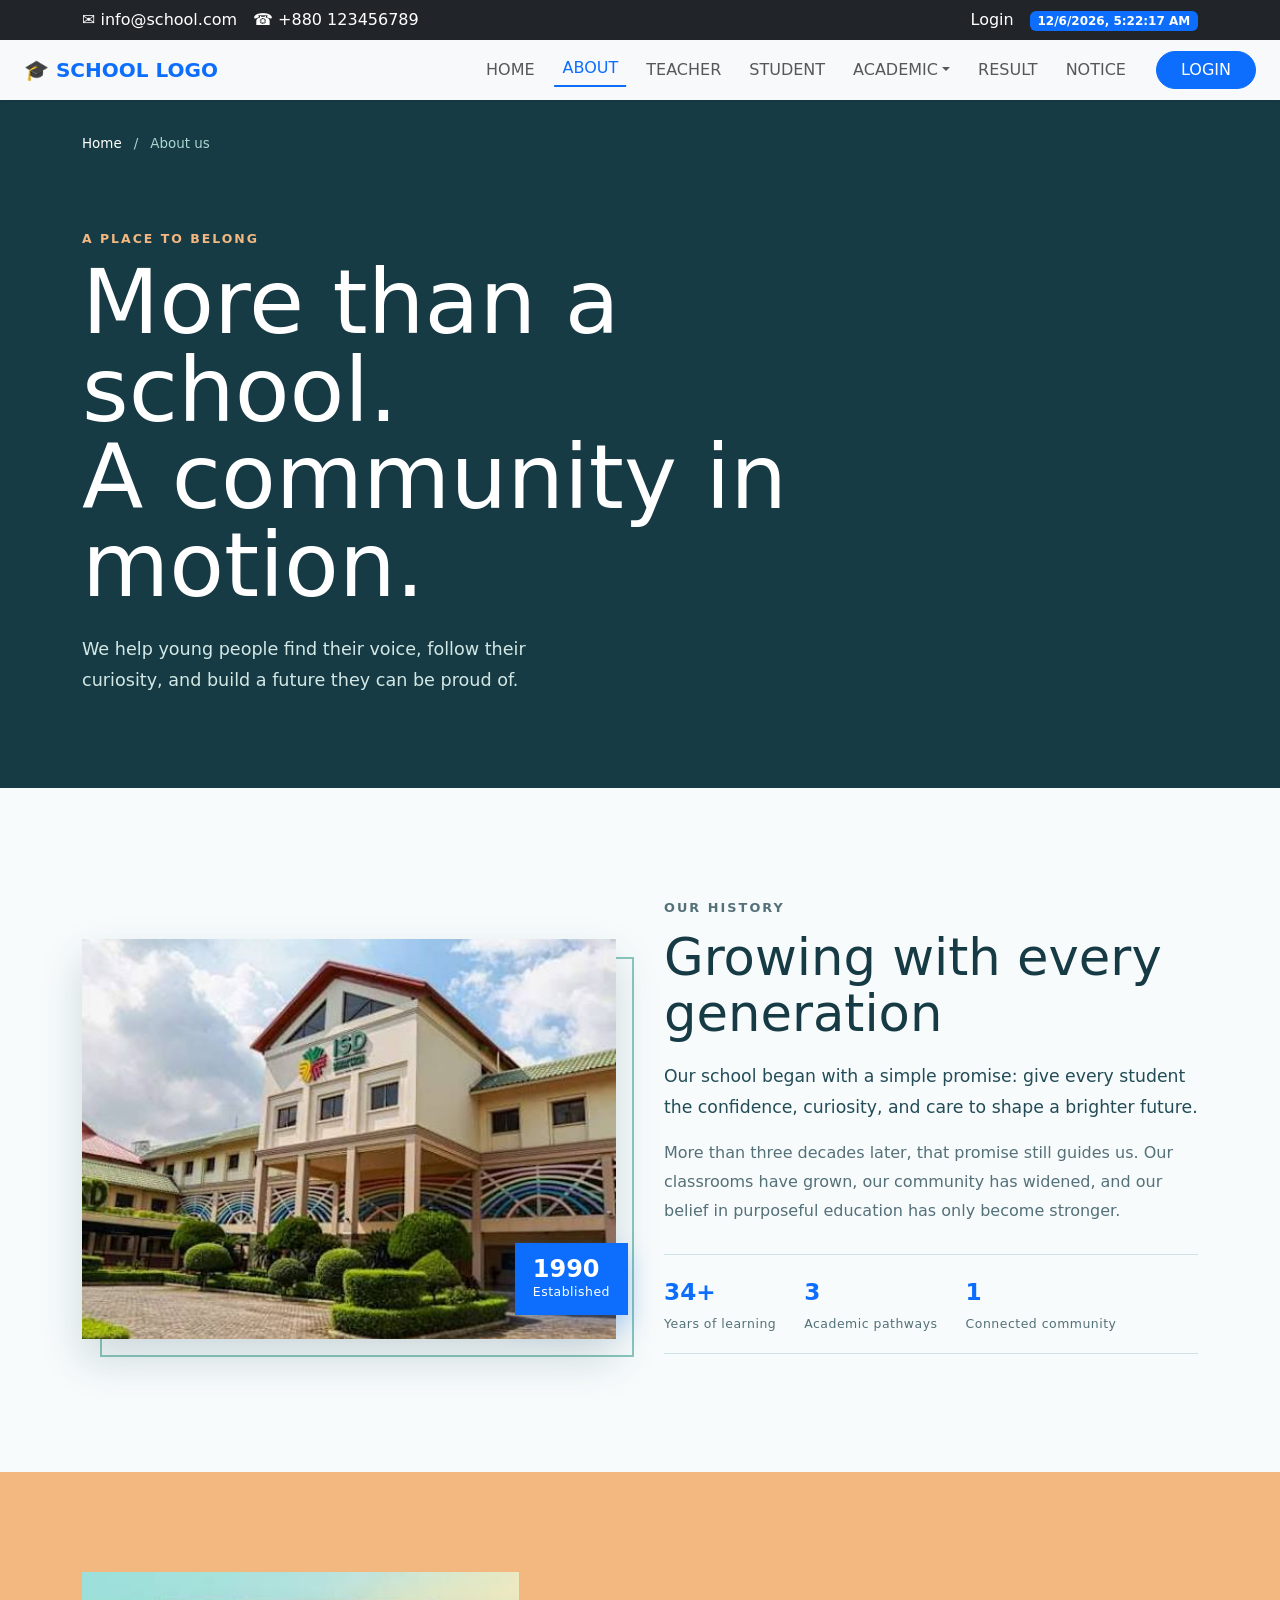
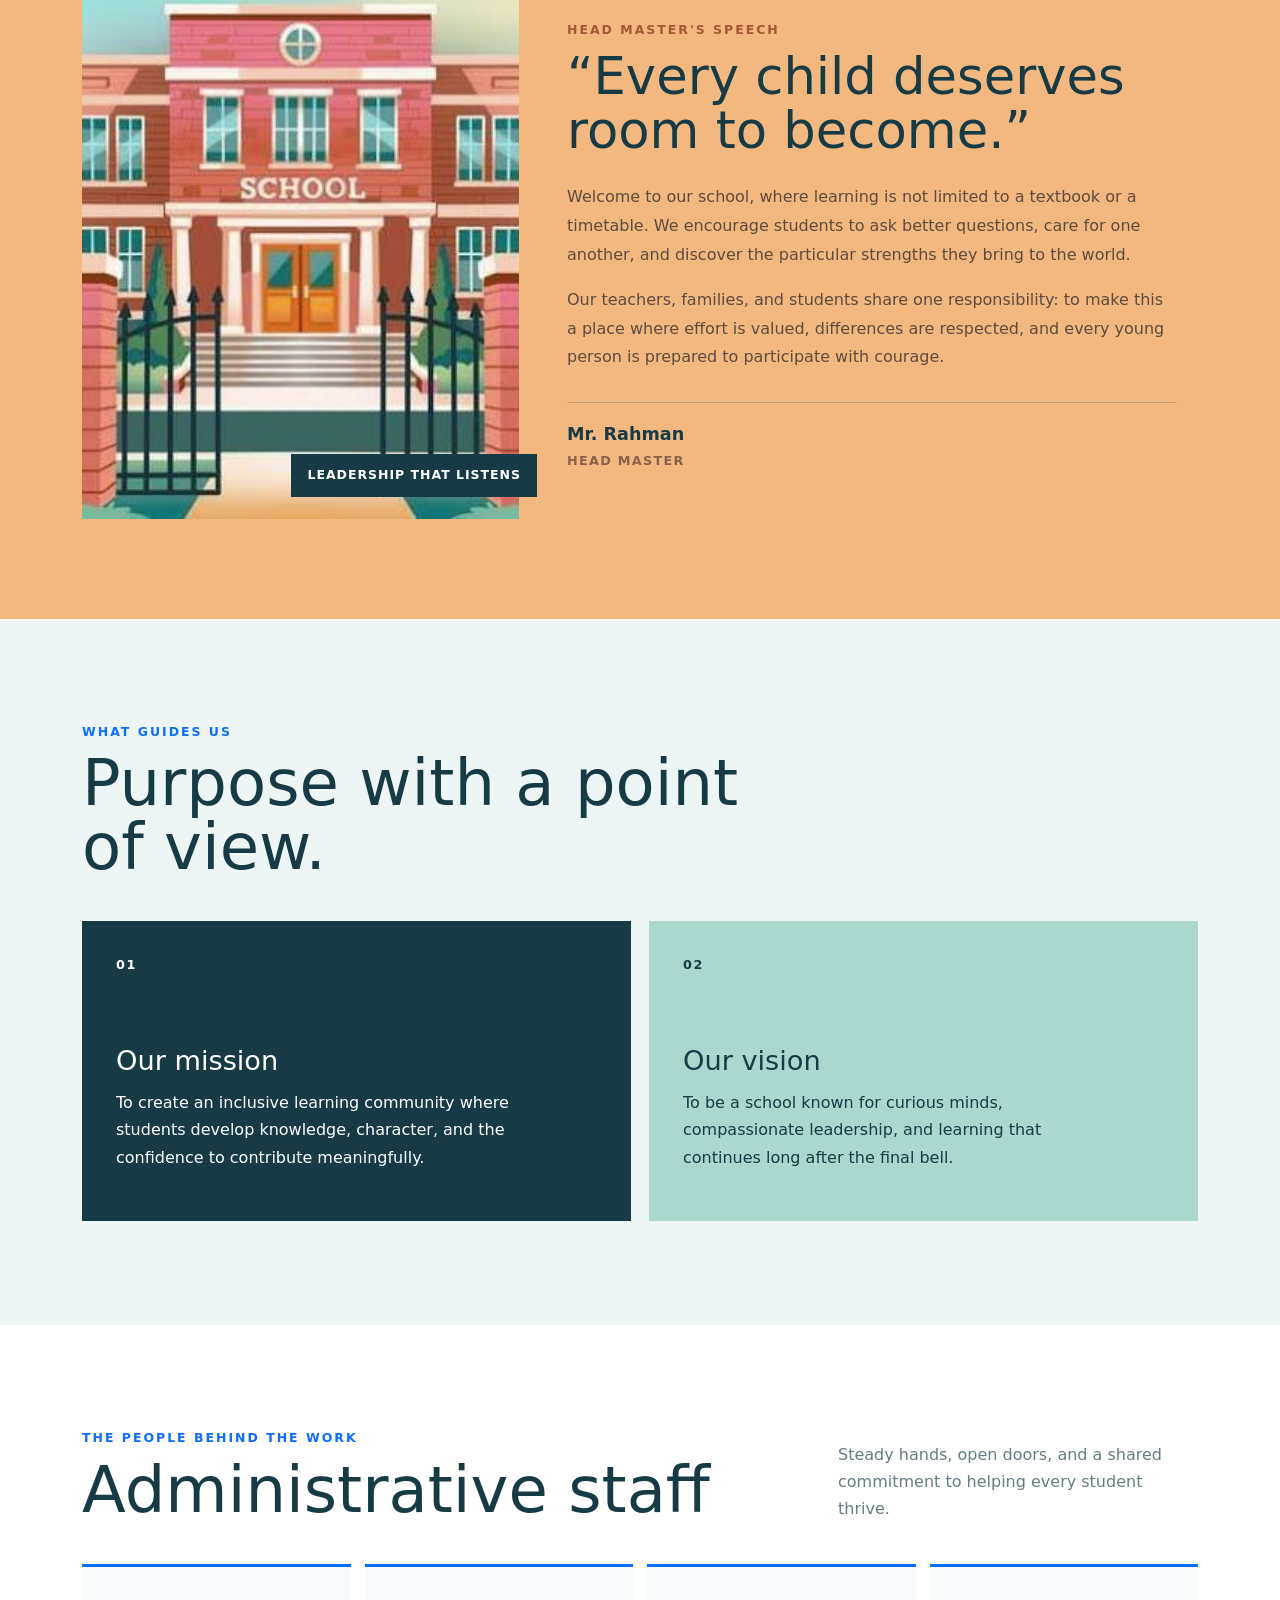
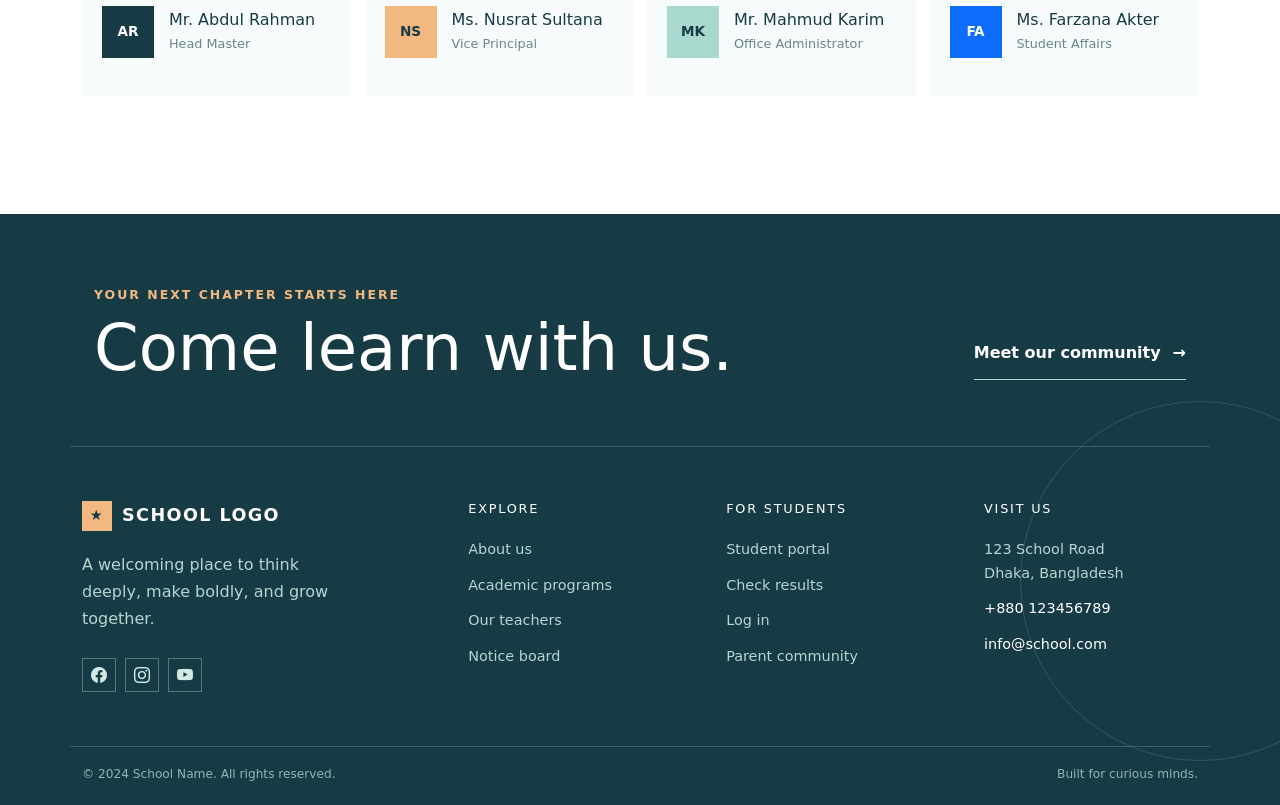
==== commit c2a4d47d: "change" ====
--- a/about.html
+++ b/about.html
@@ -10,8 +10,8 @@
       rel="stylesheet"
     />
     <!-- Custom CSS -->
-    <link rel="stylesheet" href="style.css" />
-    <link rel="stylesheet" href="responsive.css" />
+    <link rel="stylesheet" href="assets/css/style.css" />
+    <link rel="stylesheet" href="assets/css/responsive.css" />
     <link
       rel="stylesheet"
       href="https://cdn.jsdelivr.net/npm/bootstrap-icons@1.11.3/font/bootstrap-icons.min.css"
@@ -31,9 +31,7 @@
       </div>
     </div>
 
-    <nav
-      class="navbar navbar-expand-lg navbar-light bg-light sticky-top shadow-sm"
-    >
+    <nav class="navbar navbar-expand-lg navbar-light bg-light sticky-top shadow-sm">
       <div class="container-fluid px-4">
         <a class="navbar-brand fw-bold text-primary" href="index.html"
           >&#127891; SCHOOL LOGO</a
@@ -128,7 +126,7 @@
             <div class="col-lg-6">
               <div class="history-image-wrap">
                 <img
-                  src="school_image1.jpeg"
+                  src="assets/images/school_image1.jpeg"
                   class="history-image"
                   alt="Students and teachers on the school campus"
                 />
@@ -167,7 +165,7 @@
             <div class="col-lg-5">
               <div class="headmaster-portrait">
                 <img
-                  src="school_image2.jpeg"
+                  src="assets/images/school_image2.jpeg"
                   alt="The school head master speaking to students"
                 /><span>Leadership that listens</span>
               </div>
@@ -325,6 +323,6 @@
     <!-- Bootstrap JS -->
     <script src="https://cdn.jsdelivr.net/npm/bootstrap@5.3.0/dist/js/bootstrap.bundle.min.js"></script>
     <!-- Custom JS -->
-    <script src="script.js"></script>
+    <script src="assets/js/script.js"></script>
   </body>
 </html>
--- a/assets/css/style.css
+++ b/assets/css/style.css
@@ -0,0 +1,1581 @@
+/* Navigation Hover Effect */
+.navbar-nav .nav-link {
+    transition: color 0.3s ease, transform 0.3s ease;
+    padding: 10px 15px;
+}
+
+.navbar-nav .nav-link:hover {
+    color: #0d6efd !important;
+    background-color: transparent;
+}
+
+/* Interactive navigation */
+.navbar .nav-link {
+    position: relative;
+    margin: 0 6px;
+    font-weight: 500;
+    transition: color 0.3s ease, transform 0.3s ease;
+}
+
+.navbar .nav-link::before {
+    content: "";
+    position: absolute;
+    left: 50%;
+    bottom: 3px;
+    width: 0;
+    height: 2px;
+    background-color: #0d6efd;
+    transform: translateX(-50%);
+    transition: width 0.3s ease;
+}
+
+.navbar .nav-link:hover,
+.navbar .nav-link.active {
+    color: #0d6efd !important;
+    transform: translateY(-2px);
+}
+
+.navbar .nav-link:hover::before,
+.navbar .nav-link.active::before {
+    width: 100%;
+}
+
+.navbar .dropdown-menu {
+    animation: dropdownFade 0.25s ease;
+}
+
+@media (min-width: 992px) {
+    .navbar .dropdown:hover > .dropdown-menu {
+        display: block;
+        margin-top: 0;
+    }
+}
+
+.navbar .dropdown-item {
+    transition: background-color 0.2s ease, padding-left 0.2s ease;
+}
+
+.navbar .dropdown-item:hover {
+    background-color: #e9f2ff;
+    color: #0d6efd;
+    padding-left: 24px;
+}
+
+.navbar .btn-primary {
+    transition: transform 0.2s ease, box-shadow 0.2s ease;
+}
+
+.navbar .btn-primary:hover {
+    transform: translateY(-2px);
+    box-shadow: 0 5px 12px rgba(13, 110, 253, 0.3);
+}
+
+@keyframes dropdownFade {
+    from {
+        opacity: 0;
+        transform: translateY(8px);
+    }
+
+    to {
+        opacity: 1;
+        transform: translateY(0);
+    }
+}
+
+/* General Styling */
+section {
+    padding: 60px 0;
+}
+
+.custom-carousel-img{
+    height: 450px;           /* আপনার পছন্দমতো উচ্চতা */
+    width: 100%;             /* পুরো চওড়া জুড়ে থাকবে */
+    object-fit: cover;       /* ছবি যাতে চ্যাপ্টা বা নষ্ট না হয়ে সুন্দর দেখায় */
+    object-position: center;
+    
+}
+
+.history-section {
+    background: #f7fbfc;
+    padding: 90px 0;
+    overflow: hidden;
+}
+
+.history-image-wrap {
+    position: relative;
+    max-width: 560px;
+    margin: 0 auto;
+}
+
+.history-image-wrap::before {
+    content: "";
+    position: absolute;
+    inset: 18px -18px -18px 18px;
+    border: 2px solid #8bc7bd;
+    z-index: 0;
+}
+
+.history-image {
+    position: relative;
+    z-index: 1;
+    display: block;
+    width: 100%;
+    aspect-ratio: 4 / 3;
+    object-fit: cover;
+    box-shadow: 0 20px 40px rgba(22, 67, 80, 0.18);
+    transition: transform 0.45s ease, box-shadow 0.45s ease;
+}
+
+.history-image-wrap:hover .history-image {
+    transform: translate(8px, -8px);
+    box-shadow: 0 28px 48px rgba(22, 67, 80, 0.24);
+}
+
+.history-year-badge {
+    position: absolute;
+    right: -12px;
+    bottom: 24px;
+    z-index: 2;
+    display: grid;
+    gap: 2px;
+    min-width: 112px;
+    padding: 14px 18px;
+    color: #fff;
+    background: #0d6efd;
+    box-shadow: 0 10px 24px rgba(13, 110, 253, 0.28);
+}
+
+.history-year-badge strong {
+    font-size: 1.5rem;
+    line-height: 1;
+}
+
+.history-year-badge span,
+.history-stats span {
+    font-size: 0.78rem;
+    letter-spacing: 0.04em;
+}
+
+.history-content {
+    max-width: 540px;
+}
+
+.history-kicker {
+    margin-bottom: 10px;
+    color: #0d6efd;
+    font-size: 0.8rem;
+    font-weight: 700;
+    letter-spacing: 0.16em;
+    text-transform: uppercase;
+}
+
+.history-content h2 {
+    margin-bottom: 20px;
+    color: #173b45;
+    font-size: 3.2rem;
+    line-height: 1.1;
+}
+
+.history-content p {
+    color: #547078;
+    line-height: 1.8;
+}
+
+.history-content .history-intro {
+    color: #234c57;
+    font-size: 1.08rem;
+}
+
+.history-stats {
+    display: flex;
+    gap: 28px;
+    margin: 28px 0;
+    padding: 20px 0;
+    border-top: 1px solid #cfe2e3;
+    border-bottom: 1px solid #cfe2e3;
+}
+
+.history-stats div {
+    display: grid;
+    gap: 5px;
+}
+
+.history-stats strong {
+    color: #0d6efd;
+    font-size: 1.45rem;
+}
+
+.history-stats span {
+    color: #547078;
+}
+
+.history-link {
+    display: inline-flex;
+    align-items: center;
+    gap: 10px;
+    color: #173b45;
+    font-weight: 700;
+    text-decoration: none;
+    transition: color 0.3s ease, gap 0.3s ease;
+}
+
+.history-link:hover {
+    gap: 16px;
+    color: #0d6efd;
+}
+
+@media (max-width: 575.98px) {
+    .history-section {
+        padding: 65px 0;
+    }
+
+    .history-content h2 {
+        font-size: 2.2rem;
+    }
+
+    .history-image-wrap::before {
+        inset: 12px -8px -12px 8px;
+    }
+
+    .history-year-badge {
+        right: -4px;
+        bottom: 16px;
+    }
+
+    .history-stats {
+        gap: 14px;
+    }
+
+    .history-stats span {
+        font-size: 0.7rem;
+    }
+}
+
+.academic-section {
+    padding: 90px 0;
+    background: #eef6f5;
+}
+
+.academic-heading {
+    max-width: 620px;
+    margin: 0 auto 42px;
+    text-align: center;
+}
+
+.academic-kicker {
+    margin-bottom: 10px;
+    color: #0d6efd;
+    font-size: 0.8rem;
+    font-weight: 700;
+    letter-spacing: 0.16em;
+    text-transform: uppercase;
+}
+
+.academic-heading h2 {
+    margin-bottom: 14px;
+    color: #173b45;
+    font-size: 2.7rem;
+}
+
+.academic-heading > p:last-child {
+    margin-bottom: 0;
+    color: #547078;
+    line-height: 1.7;
+}
+
+.academic-card {
+    position: relative;
+    overflow: hidden;
+    border: 0;
+    border-top: 4px solid #0d6efd;
+    border-radius: 0;
+    background: #fff;
+    box-shadow: 0 8px 24px rgba(22, 67, 80, 0.08);
+    transition: transform 0.35s ease, box-shadow 0.35s ease;
+}
+
+.academic-section .col-md-4:nth-child(2) .academic-card {
+    border-top-color: #e08a3e;
+}
+
+.academic-section .col-md-4:nth-child(3) .academic-card {
+    border-top-color: #42a58c;
+}
+
+.academic-card:hover {
+    transform: translateY(-10px);
+    box-shadow: 0 18px 34px rgba(22, 67, 80, 0.16);
+}
+
+.academic-card .card-body {
+    display: flex;
+    flex-direction: column;
+    min-height: 270px;
+    padding: 30px;
+}
+
+.academic-card-top {
+    display: flex;
+    align-items: center;
+    justify-content: space-between;
+    margin-bottom: 28px;
+}
+
+.academic-number {
+    color: #8aa4aa;
+    font-size: 0.9rem;
+    font-weight: 700;
+    letter-spacing: 0.08em;
+}
+
+.academic-tag {
+    padding: 5px 10px;
+    color: #35706b;
+    background: #e6f3ef;
+    font-size: 0.72rem;
+    font-weight: 700;
+    letter-spacing: 0.08em;
+    text-transform: uppercase;
+}
+
+.academic-card .card-title {
+    margin-bottom: 12px;
+    color: #173b45;
+    font-size: 1.5rem;
+}
+
+.academic-card .card-text {
+    margin-bottom: 24px;
+    color: #647d82;
+    line-height: 1.7;
+}
+
+.academic-card-link { display: inline-flex; align-items: center; gap: 9px; margin-top: auto; color: #0d6efd; font-size: 0.9rem; font-weight: 700; text-decoration: none; transition: gap 0.3s ease, color 0.3s ease; }
+
+.academic-card:hover .academic-card-link { gap: 15px; color: #173b45; }
+.notice-section { padding: 88px 0; background: #fff; }
+.notice-heading { display: flex; align-items: end; justify-content: space-between; gap: 24px; margin-bottom: 30px; }
+.notice-kicker { margin-bottom: 8px; color: #0d6efd; font-size: 0.8rem; font-weight: 700; letter-spacing: 0.16em; text-transform: uppercase; }
+.notice-heading h2 { margin: 0; color: #173b45; font-size: 2.7rem; }
+.notice-status { display: inline-flex; align-items: center; gap: 8px; padding: 8px 12px; color: #35706b; background: #e6f3ef; font-size: 0.8rem; font-weight: 700; white-space: nowrap; text-decoration: none; transition: color 0.3s ease, background-color 0.3s ease; }
+.notice-status:hover { color: #173b45; background: #d8ece7; }
+.notice-status span { width: 7px; height: 7px; border-radius: 50%; background: #42a58c; box-shadow: 0 0 0 4px rgba(66, 165, 140, 0.15); }
+.notice-list { overflow: hidden; border: 1px solid #dceaea; border-radius: 4px; box-shadow: 0 12px 30px rgba(22, 67, 80, 0.07); }
+.notice-item { display: flex; align-items: center; gap: 24px; padding: 22px 26px; color: inherit; border: 0; border-bottom: 1px solid #dceaea; transition: background-color 0.3s ease, padding-left 0.3s ease; }
+.notice-item:last-child { border-bottom: 0; }
+.notice-item:hover { padding-left: 34px; background: #f2f9f8; }
+.notice-date { display: grid; flex: 0 0 58px; justify-items: center; padding-right: 24px; border-right: 1px solid #dceaea; color: #0d6efd; line-height: 1; }
+.notice-date strong { font-size: 1.55rem; }
+.notice-date span { margin-top: 6px; color: #6b8589; font-size: 0.72rem; font-weight: 700; letter-spacing: 0.08em; text-transform: uppercase; }
+.notice-copy { display: grid; flex: 1; gap: 5px; }
+.notice-copy strong { color: #173b45; font-size: 1.05rem; }
+.notice-copy > span:last-child { color: #6b8589; font-size: 0.9rem; }
+.notice-label { width: fit-content; padding: 4px 8px; color: #35706b; background: #e6f3ef; font-size: 0.68rem; font-weight: 700; letter-spacing: 0.08em; text-transform: uppercase; }
+
+.notice-label-important {
+    color: #a65735;
+    background: #fff0e8;
+}
+.notice-arrow { color: #0d6efd; font-size: 1.35rem; opacity: 0.5; transform: translateX(0); transition: opacity 0.3s ease, transform 0.3s ease; }
+
+.notice-item:hover .notice-arrow {
+    opacity: 1;
+    transform: translateX(6px);
+}
+
+.notice-page {
+    background: #f7fbfc;
+}
+
+.notice-hero {
+    padding: 72px 0 52px;
+    background: #173b45;
+    color: #fff;
+}
+
+.notice-breadcrumb {
+    margin-bottom: 24px;
+    color: #a9d8cf;
+    font-size: 0.85rem;
+}
+
+.notice-breadcrumb a {
+    color: #fff;
+    text-decoration: none;
+}
+
+.notice-hero h1 {
+    margin-bottom: 12px;
+    font-size: 3.2rem;
+}
+
+.notice-hero p {
+    max-width: 580px;
+    margin: 0;
+    color: #d3e8e5;
+    line-height: 1.7;
+}
+
+.notice-archive {
+    padding: 56px 0 90px;
+}
+
+.notice-archive-heading {
+    display: flex;
+    align-items: center;
+    justify-content: space-between;
+    margin-bottom: 20px;
+}
+
+.notice-archive-heading h2 {
+    margin: 0;
+    color: #173b45;
+    font-size: 1.7rem;
+}
+
+.notice-archive-heading span {
+    color: #6b8589;
+    font-size: 0.85rem;
+}
+.notice-archive-list { overflow: hidden; border: 1px solid #dceaea; border-radius: 4px; box-shadow: 0 12px 30px rgba(22, 67, 80, 0.07); }
+
+.notice-detail {
+    background: #fff;
+    border-bottom: 1px solid #dceaea;
+}
+
+.notice-detail:last-child {
+    border-bottom: 0;
+}
+.notice-detail summary { display: grid; grid-template-columns: 90px 1fr 24px; align-items: center; gap: 24px; padding: 22px 26px; cursor: pointer; list-style: none; transition: background-color 0.3s ease, padding-left 0.3s ease; }
+
+.notice-detail summary::-webkit-details-marker {
+    display: none;
+}
+
+.notice-detail summary:hover,
+.notice-detail[open] summary {
+    padding-left: 34px;
+    background: #f2f9f8;
+}
+
+.notice-archive-date {
+    color: #0d6efd;
+    font-size: 0.85rem;
+    font-weight: 700;
+}
+
+.notice-archive-title {
+    color: #173b45;
+    font-weight: 700;
+}
+.notice-detail summary::after { content: "+"; color: #0d6efd; font-size: 1.35rem; font-weight: 400; text-align: center; }
+
+.notice-detail[open] summary::after {
+    content: "-";
+}
+
+.notice-detail-content {
+    padding: 0 74px 24px 140px;
+    color: #6b8589;
+    line-height: 1.7;
+}
+
+@media (max-width: 575.98px) { .notice-hero { padding: 52px 0 40px; } .notice-hero h1 { font-size: 2.3rem; } .notice-archive { padding: 42px 0 65px; } .notice-archive-heading { align-items: start; flex-direction: column; gap: 8px; } .notice-detail summary { grid-template-columns: 58px 1fr 18px; gap: 12px; padding: 18px 14px; } .notice-detail summary:hover, .notice-detail[open] summary { padding-left: 18px; } .notice-archive-title { font-size: 0.9rem; } .notice-detail-content { padding: 0 18px 20px 84px; font-size: 0.85rem; } }
+@media (max-width: 575.98px) { .notice-section { padding: 65px 0; } .notice-heading { align-items: start; flex-direction: column; gap: 16px; } .notice-heading h2 { font-size: 2.2rem; } .notice-item { align-items: start; gap: 14px; padding: 18px 14px; } .notice-item:hover { padding-left: 18px; } .notice-date { flex-basis: 48px; padding-right: 14px; } .notice-copy > span:last-child { font-size: 0.8rem; } }
+.card {
+    transition: transform 0.3s;
+}
+
+.card:hover {
+    transform: translateY(-10px);
+    box-shadow: 0 10px 20px rgba(0,0,0,0.1);
+}
+
+.site-footer {
+    position: relative;
+    overflow: hidden;
+    color: #eaf6f3;
+    background: #173b45;
+}
+
+.site-footer::after {
+    content: "";
+    position: absolute;
+    right: -100px;
+    bottom: 44px;
+    width: 360px;
+    height: 360px;
+    border: 1px solid rgba(169, 216, 207, 0.18);
+    border-radius: 50%;
+    pointer-events: none;
+}
+
+.footer-cta { display: flex; align-items: end; justify-content: space-between; gap: 28px; max-width: 1140px; margin: 0 auto; padding: 72px 24px 66px; border-bottom: 1px solid rgba(211, 232, 229, 0.2); }
+
+.footer-kicker { margin: 0 0 12px; color: #f2b880; font-size: 0.78rem; font-weight: 700; letter-spacing: 0.16em; text-transform: uppercase; }
+.footer-cta h2 { margin: 0; color: #fff; font-size: clamp(2.5rem, 5vw, 4.6rem); line-height: 0.98; }
+.footer-cta-link { display: inline-flex; align-items: center; gap: 12px; padding: 14px 0; color: #fff; border-bottom: 1px solid #a9d8cf; font-weight: 700; text-decoration: none; white-space: nowrap; transition: gap 0.3s ease, color 0.3s ease; }
+
+.footer-cta-link:hover {
+    gap: 18px;
+    color: #f2b880;
+}
+.footer-main { position: relative; z-index: 1; display: grid; grid-template-columns: 1.6fr repeat(3, 1fr); gap: 44px; padding-top: 54px; padding-bottom: 54px; }
+.footer-brand { display: inline-flex; align-items: center; gap: 10px; color: #fff; font-size: 1.1rem; font-weight: 800; letter-spacing: 0.08em; text-decoration: none; }
+.footer-brand span { display: grid; width: 30px; height: 30px; place-items: center; color: #173b45; background: #f2b880; font-size: 0.9rem; }
+
+.footer-intro p {
+    max-width: 250px;
+    margin: 20px 0 26px;
+    color: #b9d4d1;
+    line-height: 1.7;
+}
+
+.footer-socials {
+    display: flex;
+    gap: 9px;
+}
+.footer-socials a { display: grid; width: 34px; height: 34px; place-items: center; color: #d3e8e5; border: 1px solid rgba(211, 232, 229, 0.35); font-size: 0.72rem; font-weight: 700; text-decoration: none; transition: color 0.2s ease, background-color 0.2s ease; }
+
+.footer-socials a:hover {
+    color: #173b45;
+    background: #f2b880;
+}
+
+.footer-socials i {
+    font-size: 1rem;
+    line-height: 1;
+}
+
+.footer-column {
+    display: grid;
+    align-content: start;
+    gap: 12px;
+}
+.footer-column h3 { margin: 0 0 10px; color: #fff; font-size: 0.8rem; letter-spacing: 0.14em; text-transform: uppercase; }
+.footer-column a,
+.footer-column p {
+    margin: 0;
+    color: #b9d4d1;
+    font-size: 0.9rem;
+    line-height: 1.65;
+    text-decoration: none;
+    transition: color 0.2s ease;
+}
+
+.footer-column a:hover {
+    color: #f2b880;
+}
+
+.footer-contact a {
+    color: #fff;
+}
+.footer-bottom { position: relative; z-index: 1; display: flex; justify-content: space-between; gap: 20px; padding-top: 18px; padding-bottom: 22px; color: #8fb7b3; border-top: 1px solid rgba(211, 232, 229, 0.2); font-size: 0.76rem; }
+
+@media (max-width: 767.98px) { .footer-cta { align-items: start; flex-direction: column; padding-top: 56px; padding-bottom: 48px; } .footer-main { grid-template-columns: repeat(2, 1fr); gap: 38px 24px; } .footer-intro { grid-column: 1 / -1; } }
+
+@media (max-width: 420px) { .footer-main { grid-template-columns: 1fr 1fr; } .footer-bottom { align-items: start; flex-direction: column; gap: 7px; } }
+
+.about-hero {
+    padding: 34px 0 92px;
+    color: #fff;
+    background: #173b45;
+}
+
+.about-hero .container {
+    position: relative;
+}
+
+.about-breadcrumb {
+    display: flex;
+    gap: 12px;
+    margin-bottom: 76px;
+    color: #a9d8cf;
+    font-size: 0.84rem;
+}
+
+.about-breadcrumb a {
+    color: #fff;
+    text-decoration: none;
+}
+
+.about-kicker {
+    margin-bottom: 10px;
+    color: #0d6efd;
+    font-size: 0.78rem;
+    font-weight: 700;
+    letter-spacing: 0.16em;
+    text-transform: uppercase;
+}
+
+.about-hero .about-kicker {
+    color: #f2b880;
+}
+
+.about-hero h1 {
+    max-width: 760px;
+    margin-bottom: 24px;
+    font-size: clamp(3rem, 7vw, 6.8rem);
+    line-height: 0.98;
+}
+
+.about-hero > .container > p:last-child {
+    max-width: 520px;
+    margin: 0;
+    color: #d3e8e5;
+    font-size: 1.1rem;
+    line-height: 1.75;
+}
+
+.about-history {
+    padding-top: 108px;
+}
+
+.headmaster-section {
+    padding: 100px 0;
+    background: #f2b880;
+}
+
+.headmaster-portrait {
+    position: relative;
+    max-width: 460px;
+    margin: 0 auto;
+}
+
+.headmaster-portrait img {
+    display: block;
+    width: 100%;
+    aspect-ratio: 4 / 5;
+    object-fit: cover;
+    filter: saturate(0.82);
+}
+
+.headmaster-portrait span { position: absolute; right: -18px; bottom: 22px; padding: 12px 16px; color: #fff; background: #173b45; font-size: 0.78rem; font-weight: 700; letter-spacing: 0.08em; text-transform: uppercase; }
+
+.headmaster-copy {
+    max-width: 610px;
+}
+
+.headmaster-copy .about-kicker {
+    color: #a65735;
+}
+
+.headmaster-copy h2 {
+    margin-bottom: 26px;
+    color: #173b45;
+    font-size: clamp(2.3rem, 4vw, 4.4rem);
+    line-height: 1.05;
+}
+
+.headmaster-copy p:not(.about-kicker) {
+    color: #5f4b3d;
+    line-height: 1.8;
+}
+
+.headmaster-signature {
+    display: grid;
+    gap: 3px;
+    margin-top: 30px;
+    padding-top: 18px;
+    border-top: 1px solid rgba(23, 59, 69, 0.2);
+}
+
+.headmaster-signature strong {
+    color: #173b45;
+    font-size: 1.1rem;
+}
+
+.headmaster-signature span { color: #8c6049; font-size: 0.8rem; font-weight: 700; letter-spacing: 0.1em; text-transform: uppercase; }
+
+.mission-section { padding: 104px 0; background: #eef6f5; }
+
+.section-heading { max-width: 660px; margin-bottom: 42px; }
+
+.section-heading h2 {
+    margin: 0;
+    color: #173b45;
+    font-size: clamp(2.4rem, 5vw, 4.2rem);
+    line-height: 1;
+}
+
+.mission-grid {
+    display: grid;
+    grid-template-columns: 1fr 1fr;
+    gap: 18px;
+}
+
+.mission-card {
+    min-height: 300px;
+    padding: 34px;
+}
+
+.mission-card-primary {
+    color: #fff;
+    background: #173b45;
+}
+
+.mission-card-accent {
+    color: #173b45;
+    background: #a9d8cf;
+}
+.mission-number { display: block; margin-bottom: 70px; font-size: 0.8rem; font-weight: 700; letter-spacing: 0.12em; }
+
+.mission-card h3 {
+    margin-bottom: 12px;
+    font-size: 1.7rem;
+}
+
+.mission-card p {
+    max-width: 440px;
+    margin: 0;
+    line-height: 1.7;
+}
+
+.admin-section {
+    padding: 104px 0 118px;
+    background: #fff;
+}
+
+.admin-heading {
+    display: flex;
+    align-items: end;
+    justify-content: space-between;
+    gap: 28px;
+    max-width: none;
+}
+
+.admin-heading > p {
+    max-width: 360px;
+    margin: 0;
+    color: #647d82;
+    line-height: 1.7;
+}
+
+.admin-grid {
+    display: grid;
+    grid-template-columns: repeat(4, 1fr);
+    gap: 14px;
+}
+.admin-card { display: flex; align-items: center; gap: 15px; min-height: 132px; padding: 20px; border-top: 3px solid #0d6efd; background: #f7fbfc; }
+.admin-avatar { display: grid; flex: 0 0 52px; width: 52px; height: 52px; place-items: center; color: #fff; background: #173b45; font-size: 0.85rem; font-weight: 800; }
+.admin-avatar-warm {
+    color: #173b45;
+    background: #f2b880;
+}
+
+.admin-avatar-green {
+    color: #173b45;
+    background: #a9d8cf;
+}
+
+.admin-avatar-blue {
+    background: #0d6efd;
+}
+
+.admin-card h3 {
+    margin-bottom: 5px;
+    color: #173b45;
+    font-size: 1rem;
+}
+
+.admin-card p {
+    margin: 0;
+    color: #6b8589;
+    font-size: 0.8rem;
+}
+
+@media (max-width: 767.98px) { .about-hero { padding-bottom: 68px; } .about-breadcrumb { margin-bottom: 54px; } .about-history, .headmaster-section, .mission-section, .admin-section { padding: 70px 0; } .headmaster-portrait span { right: -4px; } .mission-grid, .admin-grid { grid-template-columns: 1fr; } .mission-card { min-height: 260px; } .mission-number { margin-bottom: 48px; } .admin-heading { align-items: start; flex-direction: column; } }
+
+.teacher-hero {
+    padding: 34px 0 92px;
+    color: #fff;
+    background: #35706b;
+}
+
+.teacher-hero .about-breadcrumb {
+    margin-bottom: 76px;
+}
+
+.teacher-hero .about-kicker {
+    color: #f2b880;
+}
+
+.teacher-hero h1 {
+    max-width: 740px;
+    margin-bottom: 24px;
+    font-size: clamp(3rem, 7vw, 6.5rem);
+    line-height: 0.98;
+}
+
+.teacher-hero > .container > p:last-child {
+    max-width: 510px;
+    margin: 0;
+    color: #d8ece7;
+    font-size: 1.1rem;
+    line-height: 1.75;
+}
+
+.teacher-page {
+    background: #f7fbfc;
+}
+
+.teacher-section {
+    padding: 92px 0;
+}
+
+.teacher-section-tint {
+    background: #eef6f5;
+}
+
+.teacher-section-heading {
+    display: flex;
+    align-items: end;
+    justify-content: space-between;
+    gap: 24px;
+    margin-bottom: 34px;
+}
+
+.teacher-section-heading h2 {
+    margin: 0;
+    color: #173b45;
+    font-size: clamp(2.4rem, 5vw, 4.1rem);
+    line-height: 1;
+}
+
+.teacher-section-heading > span {
+    color: #8aa4aa;
+    font-size: 0.8rem;
+    font-weight: 700;
+    letter-spacing: 0.12em;
+}
+
+.teacher-card { overflow: hidden; border: 0; border-radius: 0; background: #fff; box-shadow: 0 10px 28px rgba(22, 67, 80, 0.08); transition: transform 0.35s ease, box-shadow 0.35s ease; }
+
+.teacher-card:hover {
+    transform: translateY(-8px);
+    box-shadow: 0 18px 36px rgba(22, 67, 80, 0.16);
+}
+
+.teacher-card .card-img-top {
+    height: 230px;
+    object-fit: cover;
+    filter: saturate(0.82);
+    transition: transform 0.45s ease;
+}
+
+.teacher-card .teacher-avatar-image {
+    object-position: center top;
+    background: #d8ece7;
+}
+
+.teacher-card:hover .card-img-top {
+    transform: scale(1.04);
+}
+
+.teacher-card .card-body {
+    display: flex;
+    flex-direction: column;
+    min-height: 190px;
+    padding: 24px;
+}
+
+.teacher-subject {
+    margin-bottom: 12px;
+    color: #0d6efd;
+    font-size: 0.72rem;
+    font-weight: 700;
+    letter-spacing: 0.13em;
+    text-transform: uppercase;
+}
+
+.teacher-card .card-title {
+    margin-bottom: 6px;
+    color: #173b45;
+    font-size: 1.35rem;
+}
+
+.teacher-card .card-text {
+    margin-bottom: 20px;
+    color: #6b8589;
+}
+
+.teacher-card-link {
+    display: inline-flex;
+    align-items: center;
+    gap: 9px;
+    margin-top: auto;
+    color: #173b45;
+    font-size: 0.85rem;
+    font-weight: 700;
+    text-decoration: none;
+    transition: gap 0.3s ease, color 0.3s ease;
+}
+
+.teacher-card-link:hover {
+    gap: 15px;
+    color: #0d6efd;
+}
+
+@media (max-width: 767.98px) {
+    .teacher-hero {
+        padding-bottom: 68px;
+    }
+
+    .teacher-hero .about-breadcrumb {
+        margin-bottom: 54px;
+    }
+
+    .teacher-section {
+        padding: 70px 0;
+    }
+
+    .teacher-section-heading {
+        align-items: start;
+        flex-direction: column;
+        gap: 14px;
+    }
+}
+
+.student-hero {
+    padding: 34px 0 92px;
+    color: #fff;
+    background: #a65735;
+}
+
+.student-hero .about-breadcrumb {
+    margin-bottom: 76px;
+}
+
+.student-hero .about-kicker {
+    color: #f8d5b2;
+}
+
+.student-hero h1 {
+    max-width: 740px;
+    margin-bottom: 24px;
+    font-size: clamp(3rem, 7vw, 6.5rem);
+    line-height: 0.98;
+}
+
+.student-hero > .container > p:last-child {
+    max-width: 510px;
+    margin: 0;
+    color: #f9e2d2;
+    font-size: 1.1rem;
+    line-height: 1.75;
+}
+
+.student-page {
+    background: #f7fbfc;
+}
+
+.best-result-section,
+.student-list-section,
+.feedback-section {
+    padding: 96px 0;
+}
+
+.student-list-section {
+    background: #eef6f5;
+}
+
+.feedback-section {
+    background: #173b45;
+}
+
+.student-section-heading {
+    display: flex;
+    align-items: end;
+    justify-content: space-between;
+    gap: 24px;
+    margin-bottom: 36px;
+}
+
+.student-section-heading h2 {
+    margin: 0;
+    color: #173b45;
+    font-size: clamp(2.4rem, 5vw, 4.1rem);
+    line-height: 1;
+}
+
+.student-section-heading > span {
+    color: #8aa4aa;
+    font-size: 0.82rem;
+}
+
+.student-outline-link {
+    display: inline-flex;
+    align-items: center;
+    gap: 10px;
+    padding-bottom: 8px;
+    color: #173b45;
+    border-bottom: 1px solid #0d6efd;
+    font-size: 0.85rem;
+    font-weight: 700;
+    text-decoration: none;
+    transition: gap 0.3s ease, color 0.3s ease;
+}
+
+.student-outline-link:hover {
+    gap: 16px;
+    color: #0d6efd;
+}
+
+.result-list {
+    border-top: 2px solid #173b45;
+}
+
+.result-student {
+    display: grid;
+    grid-template-columns: 42px 56px 1fr auto auto;
+    align-items: center;
+    gap: 22px;
+    padding: 20px 0;
+    border-bottom: 1px solid #dceaea;
+}
+
+.result-student-top {
+    padding-top: 24px;
+}
+
+.result-rank {
+    color: #8aa4aa;
+    font-size: 0.85rem;
+    font-weight: 700;
+}
+
+.result-avatar {
+    display: grid;
+    width: 56px;
+    height: 56px;
+    place-items: center;
+    color: #fff;
+    background: #173b45;
+    font-size: 0.9rem;
+    font-weight: 800;
+}
+
+.result-avatar-warm {
+    color: #173b45;
+    background: #f2b880;
+}
+
+.result-avatar-green {
+    color: #173b45;
+    background: #a9d8cf;
+}
+
+.result-name h3 {
+    margin: 0 0 5px;
+    color: #173b45;
+    font-size: 1.08rem;
+}
+
+.result-name p {
+    margin: 0;
+    color: #6b8589;
+    font-size: 0.82rem;
+}
+
+.result-student > strong {
+    color: #0d6efd;
+    font-size: 1.5rem;
+}
+
+.result-student > strong small {
+    font-size: 0.8rem;
+}
+
+.result-label {
+    min-width: 100px;
+    color: #35706b;
+    font-size: 0.72rem;
+    font-weight: 700;
+    letter-spacing: 0.08em;
+    text-align: right;
+    text-transform: uppercase;
+}
+
+.student-card {
+    overflow: hidden;
+    border: 0;
+    border-radius: 0;
+    background: #fff;
+    box-shadow: 0 10px 28px rgba(22, 67, 80, 0.08);
+    transition: transform 0.35s ease, box-shadow 0.35s ease;
+}
+
+.student-card:hover {
+    transform: translateY(-8px);
+    box-shadow: 0 18px 36px rgba(22, 67, 80, 0.16);
+}
+
+.student-card .card-img-top {
+    height: 230px;
+    object-fit: cover;
+    object-position: center top;
+    filter: saturate(0.82);
+}
+
+.student-card .card-body {
+    display: flex;
+    flex-direction: column;
+    min-height: 195px;
+    padding: 24px;
+}
+
+.student-card-tag {
+    margin-bottom: 12px;
+    color: #0d6efd;
+    font-size: 0.72rem;
+    font-weight: 700;
+    letter-spacing: 0.13em;
+    text-transform: uppercase;
+}
+
+.student-card .card-title {
+    margin-bottom: 7px;
+    color: #173b45;
+    font-size: 1.35rem;
+}
+
+.student-card .card-text {
+    margin-bottom: 20px;
+    color: #6b8589;
+    line-height: 1.65;
+}
+
+.student-card-link {
+    display: inline-flex;
+    align-items: center;
+    gap: 9px;
+    margin-top: auto;
+    color: #173b45;
+    font-size: 0.85rem;
+    font-weight: 700;
+    text-decoration: none;
+    transition: gap 0.3s ease, color 0.3s ease;
+}
+
+.student-card-link:hover {
+    gap: 15px;
+    color: #0d6efd;
+}
+
+.feedback-section .student-section-heading h2 {
+    color: #fff;
+}
+
+.feedback-section .about-kicker {
+    color: #f2b880;
+}
+
+.feedback-carousel {
+    max-width: 850px;
+    margin: 0 auto;
+    padding-bottom: 48px;
+}
+
+.feedback-slide {
+    min-height: 350px;
+    padding: 40px 80px 28px;
+    background: #24535c;
+}
+
+.feedback-mark {
+    color: #f2b880;
+    font-size: 5rem;
+    line-height: 0.7;
+}
+
+.feedback-slide blockquote {
+    max-width: 660px;
+    margin: 18px 0 34px;
+    color: #fff;
+    font-size: clamp(1.35rem, 3vw, 2.15rem);
+    line-height: 1.35;
+}
+
+.feedback-person {
+    display: flex;
+    align-items: center;
+    gap: 13px;
+}
+
+.feedback-person .result-avatar {
+    width: 42px;
+    height: 42px;
+    font-size: 0.72rem;
+}
+
+.feedback-person strong,
+.feedback-person span {
+    display: block;
+}
+
+.feedback-person strong {
+    color: #fff;
+    font-size: 0.9rem;
+}
+
+.feedback-person span {
+    margin-top: 3px;
+    color: #a9d8cf;
+    font-size: 0.75rem;
+}
+
+.feedback-carousel .carousel-indicators {
+    bottom: 0;
+    margin-bottom: 0;
+}
+
+.feedback-carousel .carousel-indicators button {
+    width: 28px;
+    height: 3px;
+    border: 0;
+}
+
+.feedback-carousel .carousel-control-prev,
+.feedback-carousel .carousel-control-next {
+    width: 12%;
+}
+
+@media (max-width: 767.98px) {
+    .student-hero {
+        padding-bottom: 68px;
+    }
+
+    .student-hero .about-breadcrumb {
+        margin-bottom: 54px;
+    }
+
+    .best-result-section,
+    .student-list-section,
+    .feedback-section {
+        padding: 70px 0;
+    }
+
+    .student-section-heading {
+        align-items: start;
+        flex-direction: column;
+        gap: 14px;
+    }
+
+    .result-student {
+        grid-template-columns: 30px 48px 1fr auto;
+        gap: 12px;
+    }
+
+    .result-avatar {
+        width: 48px;
+        height: 48px;
+    }
+
+    .result-label {
+        display: none;
+    }
+
+    .result-student > strong {
+        font-size: 1.15rem;
+    }
+
+    .feedback-slide {
+        min-height: 370px;
+        padding: 30px 42px 26px;
+    }
+
+    .feedback-carousel .carousel-control-prev,
+    .feedback-carousel .carousel-control-next {
+        width: 10%;
+    }
+}
+
+.result-hero {
+    padding: 34px 0 92px;
+    color: #fff;
+    background: #0d6efd;
+}
+
+.result-hero .about-breadcrumb {
+    margin-bottom: 76px;
+}
+
+.result-hero .about-kicker {
+    color: #d7e7ff;
+}
+
+.result-hero h1 {
+    max-width: 740px;
+    margin-bottom: 24px;
+    font-size: clamp(3rem, 7vw, 6.5rem);
+    line-height: 0.98;
+}
+
+.result-hero > .container > p:last-child {
+    max-width: 510px;
+    margin: 0;
+    color: #e4efff;
+    font-size: 1.1rem;
+    line-height: 1.75;
+}
+
+.result-page {
+    background: #f7fbfc;
+}
+
+.result-search-section,
+.last-year-section {
+    padding: 96px 0;
+}
+
+.result-search-section {
+    background: #f7fbfc;
+}
+
+.last-year-section {
+    background: #eef6f5;
+}
+
+.result-heading {
+    max-width: 600px;
+    margin-bottom: 38px;
+}
+
+.result-heading h2 {
+    margin: 0 0 13px;
+    color: #173b45;
+    font-size: clamp(2.4rem, 5vw, 4.1rem);
+    line-height: 1;
+}
+
+.result-heading > p:last-child {
+    margin: 0;
+    color: #647d82;
+    line-height: 1.7;
+}
+
+.result-search-grid {
+    display: grid;
+    grid-template-columns: 1fr 1fr;
+    gap: 18px;
+}
+
+.result-search-card {
+    position: relative;
+    display: flex;
+    flex-direction: column;
+    padding: 34px;
+    border-top: 4px solid #0d6efd;
+    background: #fff;
+    box-shadow: 0 12px 30px rgba(22, 67, 80, 0.08);
+}
+
+.result-search-id {
+    border-top-color: #a65735;
+}
+
+.result-search-number {
+    margin-bottom: 56px;
+    color: #8aa4aa;
+    font-size: 0.8rem;
+    font-weight: 700;
+    letter-spacing: 0.12em;
+}
+
+.result-search-card h3 {
+    margin-bottom: 10px;
+    color: #173b45;
+    font-size: 1.7rem;
+}
+
+.result-search-card > p {
+    min-height: 52px;
+    margin-bottom: 28px;
+    color: #6b8589;
+    line-height: 1.65;
+}
+
+.result-search-card label {
+    margin: 0 0 7px;
+    color: #173b45;
+    font-size: 0.78rem;
+    font-weight: 700;
+}
+
+.result-search-card .form-select,
+.result-search-card .form-control {
+    min-height: 46px;
+    margin-bottom: 18px;
+    border: 1px solid #cfe2e3;
+    border-radius: 0;
+    color: #547078;
+    box-shadow: none;
+}
+
+.result-search-card .form-select:focus,
+.result-search-card .form-control:focus {
+    border-color: #0d6efd;
+    box-shadow: 0 0 0 3px rgba(13, 110, 253, 0.12);
+}
+
+.result-submit { display: inline-flex; align-items: center; justify-content: space-between; width: 100%; margin-top: auto; padding: 13px 0; color: #173b45; border: 0; border-bottom: 1px solid #0d6efd; background: transparent; font-weight: 700; text-align: left; transition: color 0.2s ease, padding 0.2s ease; }
+
+.result-submit:hover { padding-right: 8px; color: #0d6efd; }
+
+.last-year-heading { display: flex; align-items: end; justify-content: space-between; gap: 24px; max-width: none; }
+.last-year-heading > span { color: #6b8589; font-size: 0.82rem; }
+.last-year-layout { display: grid; grid-template-columns: 0.8fr 1.2fr; gap: 64px; align-items: center; }
+.last-year-summary { padding-right: 32px; border-right: 1px solid #cfe2e3; }
+.last-year-summary > strong { display: block; color: #0d6efd; font-size: 4.2rem; line-height: 1; }
+
+.last-year-summary > strong small { font-size: 1.5rem; }
+
+.last-year-summary > span { display: block; margin: 8px 0 22px; color: #35706b; font-size: 0.8rem; font-weight: 700; letter-spacing: 0.1em; text-transform: uppercase; }
+
+.last-year-summary p { margin-bottom: 24px; color: #647d82; line-height: 1.7; }
+
+.result-outline-link { display: inline-flex; align-items: center; gap: 10px; padding-bottom: 8px; color: #173b45; border-bottom: 1px solid #0d6efd; font-size: 0.85rem; font-weight: 700; text-decoration: none; transition: gap 0.3s ease, color 0.3s ease; }
+
+.result-outline-link:hover { gap: 16px; color: #0d6efd; }
+
+.department-results { display: grid; gap: 30px; }
+
+.department-result { display: grid; grid-template-columns: 125px 1fr 48px; align-items: center; gap: 18px; }
+.department-result > div:first-child { display: grid; gap: 5px; }
+.department-result strong { color: #173b45; font-size: 1rem; }
+.department-result span { color: #8aa4aa; font-size: 0.75rem; }
+.department-result b { color: #0d6efd; font-size: 1rem; text-align: right; }
+.result-bar { height: 8px; background: #d8e8e7; }
+.result-bar span { display: block; height: 100%; background: #0d6efd; }
+
+@media (max-width: 767.98px) { .result-hero { padding-bottom: 68px; } .result-hero .about-breadcrumb { margin-bottom: 54px; } .result-search-section, .last-year-section { padding: 70px 0; } .result-search-grid, .last-year-layout { grid-template-columns: 1fr; } .result-search-card { padding: 26px; } .result-search-number { margin-bottom: 38px; } .last-year-heading { align-items: start; flex-direction: column; gap: 12px; } .last-year-summary { padding-right: 0; padding-bottom: 28px; border-right: 0; border-bottom: 1px solid #cfe2e3; } .department-result { grid-template-columns: 98px 1fr 40px; gap: 10px; } }
+
+.academic-breadcrumb-hero { padding: 34px 0 92px; color: #fff; background: #35706b; }
+.academic-breadcrumb-hero .about-breadcrumb { margin-bottom: 76px; }
+.academic-breadcrumb-hero .academic-kicker { margin-bottom: 12px; color: #f2b880; font-size: 0.78rem; font-weight: 700; letter-spacing: 0.16em; text-transform: uppercase; }
+.academic-breadcrumb-hero h1 { margin-bottom: 22px; font-size: clamp(3rem, 7vw, 6.3rem); line-height: 0.98; }
+.academic-breadcrumb-hero > .container > p:last-child { max-width: 560px; margin: 0; color: #d8ece7; font-size: 1.08rem; line-height: 1.75; }
+.academic-hero { padding: 94px 0; color: #fff; background: #35706b; }
+.academic-hero h1 { max-width: 700px; margin: 0 0 22px; font-size: clamp(2.8rem, 6vw, 5.8rem); line-height: 1; }
+.academic-hero .academic-kicker { color: #f2b880; }
+.academic-hero .col-lg-7 > p:last-child { max-width: 570px; margin: 0; color: #d8ece7; font-size: 1.08rem; line-height: 1.75; }
+.academic-hero-note { padding: 34px; color: #173b45; background: #f2b880; }
+.academic-hero-note p:first-child { margin-bottom: 32px; color: #8c6049; font-size: 0.76rem; font-weight: 700; letter-spacing: 0.14em; text-transform: uppercase; }
+.academic-hero-note h2 { margin-bottom: 14px; font-size: 1.8rem; line-height: 1.15; }
+.academic-hero-note p:last-child { margin: 0; color: #5f4b3d; line-height: 1.7; }
+.academic-departments, .academic-calendar { padding: 96px 0; }
+.academic-departments { background: #f7fbfc; }
+.academic-heading { max-width: 680px; margin-bottom: 40px; }
+.academic-heading h2 { margin: 0 0 12px; color: #173b45; font-size: clamp(2.4rem, 5vw, 4.1rem); line-height: 1; }
+.academic-heading > p:last-child { margin: 0; color: #647d82; line-height: 1.7; }
+.academic-page-card { overflow: hidden; border: 0; border-top: 4px solid #0d6efd; border-radius: 0; background: #fff; box-shadow: 0 10px 28px rgba(22, 67, 80, 0.08); transition: transform 0.35s ease, box-shadow 0.35s ease; }
+.academic-page-card:nth-child(2) { border-top-color: #f2b880; }
+.academic-page-card:nth-child(3) { border-top-color: #42a58c; }
+.academic-page-card:nth-child(4) { border-top-color: #a65735; }
+.academic-page-card:hover { transform: translateY(-8px); box-shadow: 0 18px 36px rgba(22, 67, 80, 0.15); }
+.academic-page-card .card-body { display: flex; flex-direction: column; min-height: 320px; padding: 28px; }
+.academic-page-icon { display: grid; width: 56px; height: 56px; margin-bottom: 42px; place-items: center; font-size: 1.4rem; }
+.academic-page-icon-blue { color: #0d6efd; background: #e4efff; }
+.academic-page-icon-warm { color: #8c6049; background: #fff0df; }
+.academic-page-icon-green { color: #35706b; background: #e6f3ef; }
+.academic-page-icon-coral { color: #a65735; background: #fbe9e0; }
+.academic-page-card h3 { margin-bottom: 12px; color: #173b45; font-size: 1.35rem; }
+.academic-page-card p { margin-bottom: 24px; color: #6b8589; line-height: 1.7; }
+.academic-page-link, .academic-calendar-link { display: inline-flex; align-items: center; gap: 9px; margin-top: auto; color: #173b45; font-size: 0.85rem; font-weight: 700; text-decoration: none; transition: color 0.3s ease, gap 0.3s ease; }
+
+.academic-page-link:hover, .academic-calendar-link:hover { gap: 15px; color: #0d6efd; }
+.academic-calendar { background: #eef6f5; }
+.academic-calendar .col-lg-5 > h2 { margin-bottom: 15px; color: #173b45; font-size: clamp(2.4rem, 5vw, 4.1rem); line-height: 1; }
+.academic-calendar .col-lg-5 > p:not(.academic-kicker) { max-width: 420px; margin-bottom: 26px; color: #647d82; line-height: 1.7; }
+.academic-calendar-link { padding-bottom: 8px; border-bottom: 1px solid #0d6efd; }
+.academic-calendar-list { overflow: hidden; background: #fff; box-shadow: 0 12px 30px rgba(22, 67, 80, 0.08); }
+.academic-calendar-title { padding: 25px 28px; border-bottom: 1px solid #dceaea; }
+.academic-calendar-title h3 { margin: 0; color: #173b45; font-size: 1.15rem; }
+.academic-calendar-item { display: flex; align-items: center; justify-content: space-between; gap: 24px; padding: 21px 28px; border-bottom: 1px solid #dceaea; }
+.academic-calendar-item:last-child { border-bottom: 0; }
+.academic-calendar-item h4 { margin: 0 0 5px; color: #173b45; font-size: 0.95rem; }
+.academic-calendar-item p { margin: 0; color: #6b8589; font-size: 0.82rem; }
+.academic-calendar-item time { color: #0d6efd; font-size: 0.8rem; font-weight: 700; white-space: nowrap; }
+
+@media (max-width: 767.98px) { .academic-breadcrumb-hero, .academic-hero, .academic-departments, .academic-calendar { padding: 70px 0; } .academic-hero-note { margin-top: 20px; } .academic-calendar-item { align-items: start; flex-direction: column; gap: 8px; padding: 20px; } }
+
+.login-hero {
+    padding: 34px 0 92px;
+    color: #fff;
+    background: #173b45;
+}
+
+.login-hero .about-breadcrumb {
+    margin-bottom: 76px;
+}
+
+.login-hero .about-kicker {
+    color: #f2b880;
+}
+
+.login-hero h1 {
+    max-width: 700px;
+    margin-bottom: 24px;
+    font-size: clamp(3rem, 7vw, 6.5rem);
+    line-height: 0.98;
+}
+
+.login-hero > .container > p:last-child {
+    max-width: 510px;
+    margin: 0;
+    color: #d3e8e5;
+    font-size: 1.1rem;
+    line-height: 1.75;
+}
+
+.login-page {
+    background: #eef6f5;
+}
+
+.login-section {
+    padding: 100px 0 118px;
+}
+
+.login-layout {
+    display: grid;
+    grid-template-columns: 0.9fr 1.1fr;
+    gap: 80px;
+    align-items: center;
+}
+
+.login-intro {
+    max-width: 470px;
+}
+
+.login-intro h2 {
+    margin-bottom: 20px;
+    color: #173b45;
+    font-size: clamp(2.4rem, 5vw, 4.4rem);
+    line-height: 1;
+}
+
+.login-intro > p:not(.about-kicker) {
+    color: #647d82;
+    line-height: 1.8;
+}
+.login-note { display: flex; align-items: center; gap: 12px; margin-top: 32px; padding-top: 18px; border-top: 1px solid #cfe2e3; }
+.login-note span { display: grid; width: 34px; height: 34px; place-items: center; color: #173b45; background: #f2b880; font-size: 0.85rem; }
+
+.login-note p { margin: 0; color: #35706b; font-size: 0.82rem; font-weight: 700; }
+.login-card { padding: 40px; border-top: 4px solid #0d6efd; background: #fff; box-shadow: 0 14px 34px rgba(22, 67, 80, 0.1); }
+.login-card-heading { margin-bottom: 34px; }
+.login-card-heading > span { display: block; margin-bottom: 16px; color: #8aa4aa; font-size: 0.78rem; font-weight: 700; letter-spacing: 0.12em; }
+.login-card-heading h2 { margin: 0; color: #173b45; font-size: 1.8rem; }
+.login-field { margin-bottom: 20px; }
+.login-field label { display: block; margin-bottom: 8px; color: #173b45; font-size: 0.8rem; font-weight: 700; }
+.login-field .form-control { min-height: 48px; border: 1px solid #cfe2e3; border-radius: 0; box-shadow: none; }
+.login-field .form-control:focus { border-color: #0d6efd; box-shadow: 0 0 0 3px rgba(13, 110, 253, 0.12); }
+.login-form-meta { display: flex; justify-content: space-between; gap: 20px; margin: 4px 0 28px; color: #6b8589; font-size: 0.8rem; }
+.login-remember { display: inline-flex; align-items: center; gap: 7px; }
+.login-form-meta a { color: #0d6efd; font-weight: 700; text-decoration: none; }
+.login-submit { display: flex; align-items: center; justify-content: space-between; width: 100%; padding: 15px 0; color: #fff; border: 0; border-bottom: 2px solid #a9d8cf; background: #173b45; font-weight: 700; transition: background-color 0.2s ease, padding 0.2s ease; }
+.login-submit:hover { padding-right: 9px; background: #35706b; }
+.login-footnote { margin: 20px 0 0; color: #8aa4aa; font-size: 0.75rem; line-height: 1.5; }
+
+@media (max-width: 767.98px) { .login-hero { padding-bottom: 68px; } .login-hero .about-breadcrumb { margin-bottom: 54px; } .login-section { padding: 70px 0; } .login-layout { grid-template-columns: 1fr; gap: 44px; } .login-card { padding: 28px; } }
--- a/assets/css/responsive.css
+++ b/assets/css/responsive.css
@@ -0,0 +1,282 @@
+/* Shared responsive layer for every page */
+html {
+	overflow-x: hidden;
+}
+
+body {
+	min-width: 320px;
+}
+
+img {
+	max-width: 100%;
+}
+
+.mobile-history-image {
+	display: none;
+}
+
+.academic-page-icon {
+	width: 56px;
+	height: 56px;
+	font-size: 1.5rem;
+}
+
+.result-bar-science {
+	width: 98%;
+}
+
+.result-bar-commerce {
+	width: 94%;
+}
+
+.result-bar-arts {
+	width: 92%;
+}
+
+.navbar .container-fluid,
+.navbar .container {
+	min-width: 0;
+}
+
+.navbar-brand {
+	max-width: calc(100% - 60px);
+	overflow: hidden;
+	text-overflow: ellipsis;
+	white-space: nowrap;
+}
+
+@media (max-width: 991.98px) {
+	.navbar-collapse {
+		padding: 12px 0 8px;
+	}
+
+	.navbar-nav {
+		align-items: stretch !important;
+	}
+
+	.navbar .nav-link {
+		margin: 0;
+	}
+
+	.navbar .nav-item.ms-lg-3 {
+		margin-top: 8px;
+		margin-left: 0 !important;
+	}
+}
+
+@media (max-width: 767.98px) {
+	.bg-dark .container {
+		align-items: flex-start !important;
+		flex-wrap: wrap;
+		gap: 4px 16px;
+		font-size: 0.78rem;
+	}
+
+	.bg-dark .container > div:last-child {
+		margin-left: auto;
+	}
+
+	.navbar .container-fluid {
+		padding-right: 1rem !important;
+		padding-left: 1rem !important;
+	}
+
+	.navbar-brand {
+		font-size: 0.95rem;
+	}
+
+	.custom-carousel-img {
+		height: clamp(220px, 54vw, 450px);
+	}
+
+	/* Let the carousel lead into the history copy instead of another full image. */
+	.home-page .history-section .row {
+		display: flex;
+	}
+
+	.home-page .history-section .row > .col-lg-6:last-child {
+		order: -1;
+	}
+
+	.home-page .history-section .row > .col-lg-6:first-child {
+		display: none;
+	}
+
+	.home-page .mobile-history-image {
+		position: relative;
+		display: block;
+		max-width: 300px;
+		margin: 28px 0 30px;
+	}
+
+	.home-page .mobile-history-image img {
+		display: block;
+		width: 100%;
+		aspect-ratio: 16 / 9;
+		object-fit: cover;
+		box-shadow: 0 14px 28px rgba(22, 67, 80, 0.14);
+	}
+
+	.home-page .mobile-history-image .history-year-badge {
+		right: -4px;
+		bottom: 12px;
+	}
+
+	.home-page .history-image-wrap {
+		max-width: 300px;
+		margin-right: auto;
+		margin-left: 0;
+	}
+
+	.home-page .history-image {
+		aspect-ratio: 16 / 9;
+	}
+
+	.history-stats {
+		flex-wrap: wrap;
+		gap: 14px;
+	}
+
+	.history-stats div {
+		min-width: 82px;
+	}
+
+	.history-stats span {
+		font-size: 0.7rem;
+	}
+
+	.notice-heading,
+	.teacher-section-heading,
+	.student-section-heading,
+	.last-year-heading,
+	.admin-heading {
+		align-items: flex-start;
+		flex-direction: column;
+		gap: 14px;
+	}
+
+	.notice-item {
+		align-items: flex-start;
+		gap: 14px;
+		padding: 18px 14px;
+	}
+
+	.notice-item:hover {
+		padding-left: 18px;
+	}
+
+	.notice-copy > span:last-child {
+		font-size: 0.8rem;
+	}
+
+	.result-search-grid,
+	.last-year-layout,
+	.mission-grid,
+	.admin-grid,
+	.login-layout {
+		grid-template-columns: 1fr;
+	}
+
+	.result-student {
+		grid-template-columns: 30px 48px 1fr auto;
+		gap: 12px;
+	}
+
+	.result-label {
+		display: none;
+	}
+
+	.feedback-slide {
+		min-height: 370px;
+		padding: 30px 42px 26px;
+	}
+
+	.academic-calendar-item {
+		align-items: flex-start;
+		flex-direction: column;
+		gap: 8px;
+		padding: 20px;
+	}
+}
+
+@media (max-width: 575.98px) {
+	.bg-dark .me-3 {
+		margin-right: 0.6rem !important;
+	}
+
+	.history-content h2,
+	.notice-heading h2 {
+		font-size: 2.2rem;
+	}
+
+	.history-image-wrap::before {
+		inset: 12px -8px -12px 8px;
+	}
+
+	.history-year-badge {
+		right: -4px;
+		bottom: 16px;
+	}
+
+	.notice-detail summary {
+		grid-template-columns: 58px 1fr 18px;
+		gap: 12px;
+		padding: 18px 14px;
+	}
+
+	.notice-detail summary:hover,
+	.notice-detail[open] summary {
+		padding-left: 18px;
+	}
+
+	.notice-detail-content {
+		padding: 0 18px 20px 84px;
+		font-size: 0.85rem;
+	}
+
+	.result-search-card,
+	.login-card {
+		padding: 26px;
+	}
+
+	.department-result {
+		grid-template-columns: 98px 1fr 40px;
+		gap: 10px;
+	}
+
+	.footer-cta {
+		align-items: flex-start;
+		flex-direction: column;
+		padding-top: 56px;
+		padding-bottom: 48px;
+	}
+
+	.footer-main {
+		grid-template-columns: repeat(2, 1fr);
+		gap: 38px 24px;
+	}
+
+	.footer-intro {
+		grid-column: 1 / -1;
+	}
+
+	.footer-bottom {
+		align-items: flex-start;
+		flex-direction: column;
+		gap: 7px;
+	}
+}
+
+@media (max-width: 380px) {
+	.bg-dark .container > div:first-child span {
+		display: block;
+	}
+
+	.bg-dark .container > div:first-child .me-3 {
+		margin-bottom: 2px;
+	}
+
+	.footer-main {
+		grid-template-columns: 1fr 1fr;
+	}
+}
